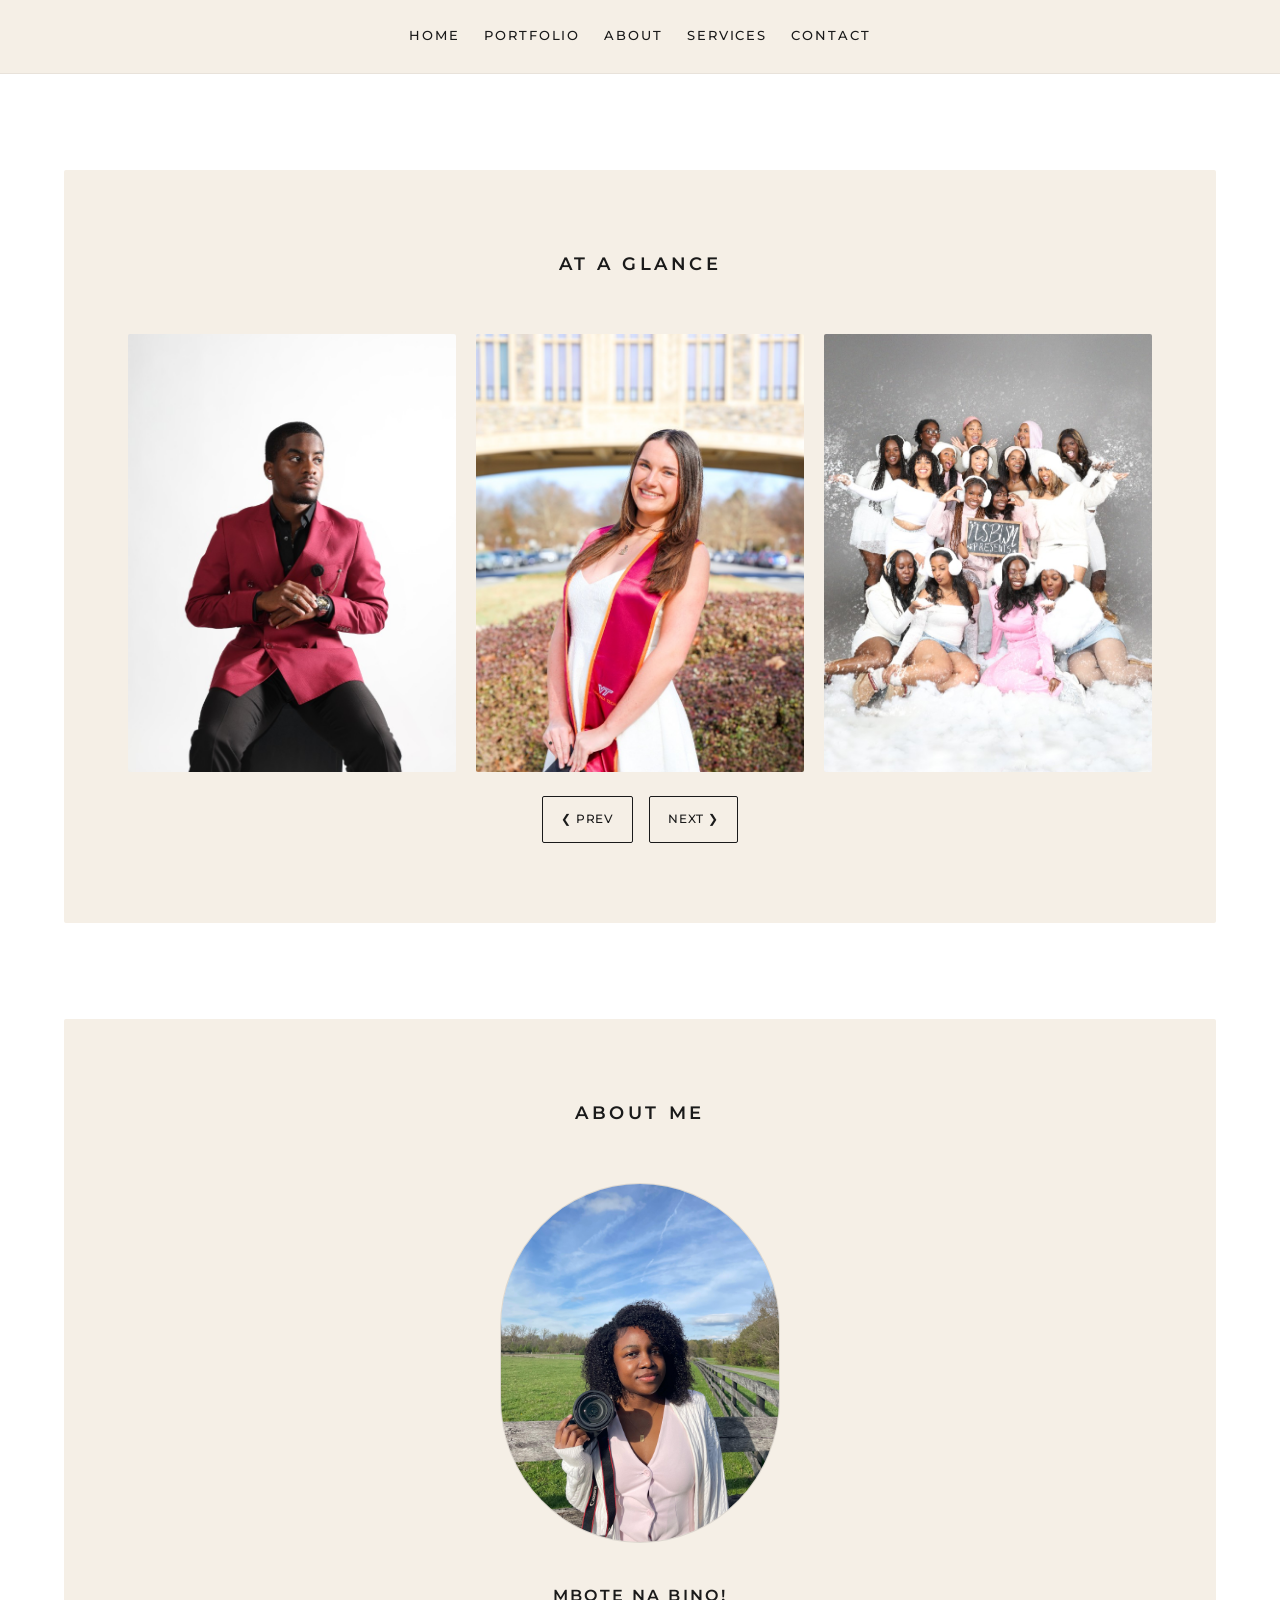
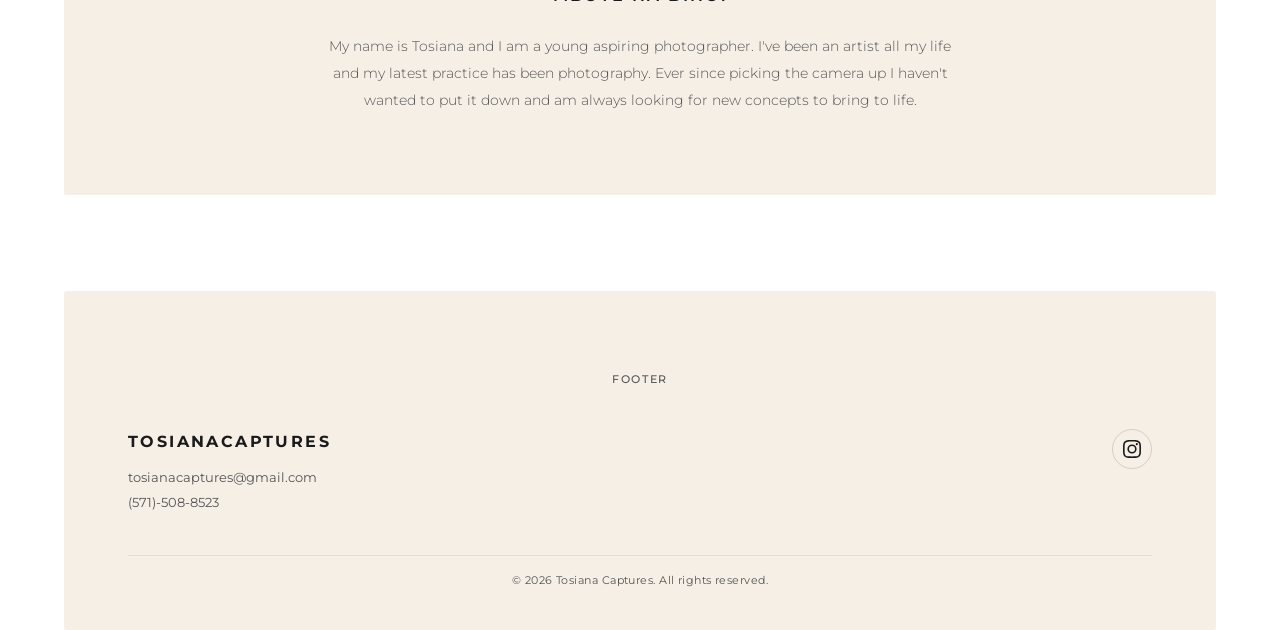
==== index.html @ 2991ae56 "Add At a Glance carousel and center About Me content" ====
<!DOCTYPE html>
<html lang="en">
<head>
  <meta charset="UTF-8">
  <meta name="viewport" content="width=device-width, initial-scale=1.0">
  <title>Tosiana Captures</title>
  <link rel="preconnect" href="https://fonts.googleapis.com">
  <link rel="preconnect" href="https://fonts.gstatic.com" crossorigin>
  <link href="https://fonts.googleapis.com/css2?family=Montserrat:wght@300;400;500;600;700&display=swap" rel="stylesheet">
  <link rel="stylesheet" href="styles.css?v=glance-carousel-3">
</head>
<body>

  <!-- Navigation -->
  <nav class="navbar" id="navbar">
    <div class="navbar__inner">
      <button class="navbar__toggle" aria-label="Toggle menu" onclick="document.querySelector('.navbar__links').classList.toggle('is-open')">
        <span></span>
        <span></span>
        <span></span>
      </button>
      <div class="navbar__links">
        <a href="index.html" class="navbar__link">Home</a>
        <a href="portfolio.html" class="navbar__link">Portfolio</a>
        <a href="#about" class="navbar__link">About</a>
        <a href="services.html" class="navbar__link">Services</a>
        <a href="#contact" class="navbar__link">Contact</a>
      </div>
    </div>
  </nav>

  <!-- Portfolio -->
  <section class="section" id="portfolio">
    <h2 class="section__title">At a Glance</h2>
    <div class="portfolio__grid glance-carousel" id="glance-carousel" role="region" aria-label="Photography carousel" tabindex="0">
      <div class="portfolio__item">
        <img src="images/portfolio-7.png" alt="Studio headshot in red blazer" loading="lazy">
        <div class="portfolio__overlay">
          <span class="portfolio__overlay-text">View</span>
        </div>
      </div>
      <div class="portfolio__item">
        <img src="images/portfolio-10.png" alt="Graduation portrait with Virginia Tech stole" loading="lazy">
        <div class="portfolio__overlay">
          <span class="portfolio__overlay-text">View</span>
        </div>
      </div>
      <div class="portfolio__item">
        <img src="images/portfolio-11.png" alt="Group portrait in winter white theme" loading="lazy">
        <div class="portfolio__overlay">
          <span class="portfolio__overlay-text">View</span>
        </div>
      </div>
      <div class="portfolio__item">
        <img src="images/portfolio-2.png" alt="Studio portrait in white gown with candles" loading="lazy">
        <div class="portfolio__overlay">
          <span class="portfolio__overlay-text">View</span>
        </div>
      </div>
      <div class="portfolio__item">
        <img src="images/portfolio-3.png" alt="Duo portrait in nature" loading="lazy">
        <div class="portfolio__overlay">
          <span class="portfolio__overlay-text">View</span>
        </div>
      </div>
      <div class="portfolio__item">
        <img src="images/portfolio-4.png" alt="Creative denim editorial portrait" loading="lazy">
        <div class="portfolio__overlay">
          <span class="portfolio__overlay-text">View</span>
        </div>
      </div>
      <div class="portfolio__item">
        <img src="images/portfolio-5.png" alt="Group portrait by the lake at golden hour" loading="lazy">
        <div class="portfolio__overlay">
          <span class="portfolio__overlay-text">View</span>
        </div>
      </div>
      <div class="portfolio__item">
        <img src="images/portfolio-6.png" alt="Sports-themed portrait on soccer field" loading="lazy">
        <div class="portfolio__overlay">
          <span class="portfolio__overlay-text">View</span>
        </div>
      </div>
      <div class="portfolio__item">
        <img src="images/portfolio-8.png" alt="Creative portrait with red lighting" loading="lazy">
        <div class="portfolio__overlay">
          <span class="portfolio__overlay-text">View</span>
        </div>
      </div>
      <div class="portfolio__item">
        <img src="images/portfolio-9.png" alt="Lifestyle portrait reading in autumn park" loading="lazy">
        <div class="portfolio__overlay">
          <span class="portfolio__overlay-text">View</span>
        </div>
      </div>
      <div class="portfolio__item">
        <img src="images/portfolio-12.png" alt="Professional headshot in black blazer" loading="lazy">
        <div class="portfolio__overlay">
          <span class="portfolio__overlay-text">View</span>
        </div>
      </div>
      <div class="portfolio__item">
        <img src="images/portfolio-1.png" alt="Portrait on stone staircase with roses" loading="lazy">
        <div class="portfolio__overlay">
          <span class="portfolio__overlay-text">View</span>
        </div>
      </div>
    </div>
    <div class="glance-controls" aria-label="Carousel controls">
      <button class="button glance-controls__button" type="button" data-carousel-direction="-1" aria-controls="glance-carousel" aria-label="Previous photos">&#10094; Prev</button>
      <button class="button glance-controls__button" type="button" data-carousel-direction="1" aria-controls="glance-carousel" aria-label="Next photos">Next &#10095;</button>
    </div>
  </section>

  <!-- About Me -->
  <section class="section" id="about">
    <h2 class="section__title">About Me</h2>
    <div class="about__content">
      <div class="about__text">
        <h3>Mbote na bino!</h3>
        <p>
          My name is Tosiana and I am a young aspiring photographer. I've been an artist all my life and my latest practice has been photography. Ever since picking the camera up I haven't wanted to put it down and am always looking for new concepts to bring to life.
        </p>
      </div>
      <div class="about__photo">
        <div class="about__photo-frame">
          <img src="images/about-me-photo.jpg" alt="Tosiana holding her camera outdoors" width="3024" height="4032" loading="lazy">
        </div>
      </div>
    </div>
  </section>

  <!-- Footer -->
  <footer class="footer" id="contact">
    <p class="footer__label">Footer</p>
    <div class="footer__inner">
      <div class="footer__brand">
        <h2>TosianaCaptures</h2>
        <p><a href="mailto:tosianacaptures@gmail.com">tosianacaptures@gmail.com</a></p>
        <p><a href="tel:+15715088523">(571)-508-8523</a></p>
      </div>
      <div class="footer__social">
        <a href="https://www.instagram.com/tosianacaptures/" target="_blank" rel="noopener noreferrer" aria-label="Instagram">
          <svg viewBox="0 0 24 24" xmlns="http://www.w3.org/2000/svg">
            <path d="M12 2.163c3.204 0 3.584.012 4.85.07 3.252.148 4.771 1.691 4.919 4.919.058 1.265.069 1.645.069 4.849 0 3.205-.012 3.584-.069 4.849-.149 3.225-1.664 4.771-4.919 4.919-1.266.058-1.644.07-4.85.07-3.204 0-3.584-.012-4.849-.07-3.26-.149-4.771-1.699-4.919-4.92-.058-1.265-.07-1.644-.07-4.849 0-3.204.013-3.583.07-4.849.149-3.227 1.664-4.771 4.919-4.919 1.266-.057 1.645-.069 4.849-.069zM12 0C8.741 0 8.333.014 7.053.072 2.695.272.273 2.69.073 7.052.014 8.333 0 8.741 0 12c0 3.259.014 3.668.072 4.948.2 4.358 2.618 6.78 6.98 6.98C8.333 23.986 8.741 24 12 24c3.259 0 3.668-.014 4.948-.072 4.354-.2 6.782-2.618 6.979-6.98.059-1.28.073-1.689.073-4.948 0-3.259-.014-3.667-.072-4.947-.196-4.354-2.617-6.78-6.979-6.98C15.668.014 15.259 0 12 0zm0 5.838a6.162 6.162 0 100 12.324 6.162 6.162 0 000-12.324zM12 16a4 4 0 110-8 4 4 0 010 8zm6.406-11.845a1.44 1.44 0 100 2.881 1.44 1.44 0 000-2.881z"/>
          </svg>
        </a>
      </div>
    </div>
    <div class="footer__bottom">
      <p>&copy; 2026 Tosiana Captures. All rights reserved.</p>
    </div>
  </footer>

  <script src="carousel.js" defer></script>
</body>
</html>
---- styles.css ----
*, *::before, *::after {
  margin: 0;
  padding: 0;
  box-sizing: border-box;
}

:root {
  --bg-white: #FFFFFF;
  --bg-warm: #F5EFE6;
  --text-primary: #1A1A1A;
  --text-secondary: #555555;

  /* 8px-based spacing scale in rem for accessibility */
  --spacing-xs: 0.5rem;    /* 8px */
  --spacing-sm: 1rem;      /* 16px */
  --spacing-md: 1.5rem;    /* 24px */
  --spacing-lg: 2.5rem;    /* 40px */
  --spacing-xl: 5rem;      /* 80px — section internal padding */
  --spacing-2xl: 6rem;     /* 96px — between-section gap */
  --spacing-3xl: 8rem;     /* 128px — hero-level breathing room */

  --max-width: 1200px;
  --container-pad: 5%;     /* responsive horizontal gutter */
  --radius: 2px;
}

html {
  scroll-behavior: smooth;
}

body {
  font-family: 'Montserrat', sans-serif;
  color: var(--text-primary);
  background-color: var(--bg-white);
  line-height: 1.6;
  -webkit-font-smoothing: antialiased;
}

img, svg, video {
  max-width: 100%;
  display: block;
}

/* ── Navigation ── */

.navbar {
  position: sticky;
  top: 0;
  z-index: 100;
  background-color: var(--bg-warm);
  border-bottom: 1px solid rgba(26, 26, 26, 0.06);
}

.navbar__inner {
  max-width: var(--max-width);
  margin: 0 auto;
  padding: 1.25rem var(--container-pad);
  display: flex;
  align-items: center;
  justify-content: center;
  gap: 3rem;
}

.navbar__link {
  font-family: 'Montserrat', sans-serif;
  font-size: 0.8rem;
  font-weight: 500;
  letter-spacing: 0.15em;
  text-transform: uppercase;
  text-decoration: none;
  color: var(--text-primary);
  padding: 0.5em 0;
  position: relative;
  transition: opacity 0.3s ease;
}

.navbar__link::after {
  content: '';
  position: absolute;
  bottom: 0;
  left: 0;
  width: 0;
  height: 1px;
  background-color: var(--text-primary);
  transition: width 0.3s ease;
}

.navbar__link:hover::after {
  width: 100%;
}

.navbar__link:hover {
  opacity: 0.7;
}

.navbar__toggle {
  display: none;
  background: none;
  border: none;
  cursor: pointer;
  padding: var(--spacing-xs);
}

.navbar__toggle span {
  display: block;
  width: 24px;
  height: 2px;
  background-color: var(--text-primary);
  margin: 5px 0;
  transition: transform 0.3s ease, opacity 0.3s ease;
}

/* ── Page Header ── */

.page-header {
  max-width: var(--max-width);
  width: 90%;
  margin: 0 auto;
  padding: var(--spacing-3xl) var(--container-pad) var(--spacing-lg);
  text-align: center;
}

.page-header__title {
  font-family: 'Montserrat', sans-serif;
  font-size: 2rem;
  font-weight: 700;
  letter-spacing: 0.2em;
  text-transform: uppercase;
  color: var(--text-primary);
}

/* ── Section Shared ── */

.section {
  background-color: var(--bg-warm);
  padding: var(--spacing-xl) var(--container-pad);
  margin: var(--spacing-2xl) auto;
  max-width: var(--max-width);
  width: 90%;
  border-radius: var(--radius);
}

.section:first-of-type {
  margin-top: var(--spacing-2xl);
}

.section__title {
  font-family: 'Montserrat', sans-serif;
  font-size: 1.1rem;
  font-weight: 600;
  letter-spacing: 0.2em;
  text-transform: uppercase;
  text-align: center;
  margin-bottom: 3.5rem;
  color: var(--text-primary);
}

/* ── Portfolio ── */

.portfolio__grid {
  display: grid;
  grid-template-columns: repeat(3, 1fr);
  gap: 1.25rem;
}

.portfolio__item {
  position: relative;
  aspect-ratio: 3 / 4;
  background-color: rgba(26, 26, 26, 0.04);
  border-radius: var(--radius);
  overflow: hidden;
  cursor: pointer;
  transition: transform 0.3s ease, box-shadow 0.3s ease;
}

.portfolio__item:hover {
  transform: translateY(-4px);
  box-shadow: 0 12px 32px rgba(26, 26, 26, 0.1);
}

.portfolio__placeholder {
  width: 100%;
  height: 100%;
  display: flex;
  align-items: center;
  justify-content: center;
  font-family: 'Montserrat', sans-serif;
  font-size: 0.75rem;
  font-weight: 400;
  letter-spacing: 0.08em;
  color: var(--text-secondary);
  text-transform: lowercase;
}

.portfolio__item img {
  width: 100%;
  height: 100%;
  object-fit: cover;
  display: block;
}

.portfolio__overlay {
  position: absolute;
  inset: 0;
  background: linear-gradient(to top, rgba(26, 26, 26, 0.5) 0%, transparent 50%);
  opacity: 0;
  transition: opacity 0.3s ease;
  display: flex;
  align-items: flex-end;
  padding: var(--spacing-md);
}

.portfolio__item:hover .portfolio__overlay {
  opacity: 1;
}

.portfolio__overlay-text {
  font-family: 'Montserrat', sans-serif;
  font-size: 0.7rem;
  font-weight: 500;
  letter-spacing: 0.12em;
  text-transform: uppercase;
  color: #FFFFFF;
}

.portfolio__grid.glance-carousel {
  grid-template-columns: none;
  grid-auto-flow: column;
  grid-auto-columns: calc((100% - 2.5rem) / 3);
  overflow-x: auto;
  scroll-snap-type: x mandatory;
  scrollbar-width: none;
}

.glance-carousel::-webkit-scrollbar {
  display: none;
}

.glance-carousel .portfolio__item {
  scroll-snap-align: start;
}

.glance-controls {
  display: flex;
  justify-content: center;
  gap: var(--spacing-sm);
  margin-top: var(--spacing-md);
}

.glance-controls__button {
  cursor: pointer;
  background: transparent;
  transition: background-color 180ms ease, color 180ms ease;
}

.glance-carousel:focus-visible {
  outline: 2px solid var(--text-primary);
  outline-offset: 4px;
}

@media (max-width: 768px) {
  .portfolio__grid.glance-carousel {
    grid-auto-columns: calc((100% - 1.25rem) / 2);
    gap: 1.25rem;
  }
}

@media (max-width: 480px) {
  .portfolio__grid.glance-carousel {
    grid-auto-columns: 100%;
  }
}

/* ── About ── */

.about__content {
  display: grid;
  grid-template-columns: minmax(0, 1fr);
  gap: var(--spacing-lg);
  align-items: center;
  justify-items: center;
  text-align: center;
}

.about__text {
  max-width: 640px;
}

.about__text h3 {
  font-family: 'Montserrat', sans-serif;
  font-size: 1rem;
  font-weight: 600;
  letter-spacing: 0.15em;
  text-transform: uppercase;
  margin-bottom: 1.5em;
  color: var(--text-primary);
}

.about__text p {
  font-family: 'Montserrat', sans-serif;
  font-size: 0.9rem;
  font-weight: 300;
  line-height: 1.9;
  color: var(--text-secondary);
  margin-bottom: 1.25em;
}

.about__text p:last-child {
  margin-bottom: 0;
}

.about__photo {
  min-width: 0;
  width: 100%;
  order: -1;
  display: flex;
  justify-content: center;
  align-items: center;
}

.about__photo-frame {
  width: 280px;
  max-width: 100%;
  height: 360px;
  border-radius: 50% / 40%;
  background-color: rgba(26, 26, 26, 0.04);
  border: 1px solid rgba(26, 26, 26, 0.08);
  display: flex;
  align-items: center;
  justify-content: center;
  overflow: hidden;
}

.about__photo-frame span {
  font-family: 'Montserrat', sans-serif;
  font-size: 0.75rem;
  font-weight: 400;
  letter-spacing: 0.08em;
  color: var(--text-secondary);
}

.about__photo-frame img {
  width: 100%;
  height: 100%;
  object-fit: cover;
}

/* ── Services ── */

.services__grid {
  display: grid;
  grid-template-columns: repeat(3, 1fr);
  gap: var(--spacing-md);
}

.service-card {
  background-color: rgba(255, 255, 255, 0.6);
  border-radius: var(--radius);
  overflow: hidden;
  transition: transform 0.3s ease, box-shadow 0.3s ease;
}

.service-card:hover {
  transform: translateY(-4px);
  box-shadow: 0 8px 24px rgba(26, 26, 26, 0.08);
}

.service-card__image {
  width: 100%;
  aspect-ratio: 4 / 5;
  background-color: rgba(26, 26, 26, 0.04);
  display: flex;
  align-items: center;
  justify-content: center;
}

.service-card__image img {
  width: 100%;
  height: 100%;
  object-fit: cover;
  display: block;
}

.service-card__body {
  padding: 1.25rem 1.25rem 1.75rem;
}

.service-card__title {
  font-family: 'Montserrat', sans-serif;
  font-size: 0.75rem;
  font-weight: 600;
  letter-spacing: 0.12em;
  text-transform: uppercase;
  color: var(--text-primary);
  margin-bottom: 0.6em;
}

.service-card__desc {
  font-family: 'Montserrat', sans-serif;
  font-size: 0.78rem;
  font-weight: 300;
  line-height: 1.7;
  color: var(--text-secondary);
}

/* ── Footer ── */

.footer {
  background-color: var(--bg-warm);
  margin: var(--spacing-2xl) auto 0;
  padding: var(--spacing-xl) var(--container-pad) var(--spacing-lg);
  max-width: var(--max-width);
  width: 90%;
  border-radius: var(--radius);
}

.footer__label {
  font-family: 'Montserrat', sans-serif;
  font-size: 0.7rem;
  font-weight: 500;
  letter-spacing: 0.15em;
  text-transform: uppercase;
  text-align: center;
  color: var(--text-secondary);
  margin-bottom: var(--spacing-lg);
}

.footer__inner {
  display: flex;
  justify-content: space-between;
  align-items: flex-start;
  flex-wrap: wrap;
  gap: var(--spacing-lg);
}

.footer__brand h2 {
  font-family: 'Montserrat', sans-serif;
  font-size: 1rem;
  font-weight: 700;
  letter-spacing: 0.15em;
  text-transform: uppercase;
  color: var(--text-primary);
  margin-bottom: 0.75em;
}

.footer__brand p {
  font-family: 'Montserrat', sans-serif;
  font-size: 0.8rem;
  font-weight: 400;
  color: var(--text-secondary);
  line-height: 1.9;
}

.footer__brand a {
  color: var(--text-secondary);
  text-decoration: none;
  transition: color 0.3s ease;
}

.footer__brand a:hover {
  color: var(--text-primary);
}

.footer__social {
  display: flex;
  gap: var(--spacing-sm);
  align-items: center;
}

.footer__social a {
  display: flex;
  align-items: center;
  justify-content: center;
  width: 2.5rem;
  height: 2.5rem;
  border-radius: 50%;
  border: 1px solid rgba(26, 26, 26, 0.15);
  color: var(--text-primary);
  text-decoration: none;
  transition: background-color 0.3s ease, border-color 0.3s ease;
}

.footer__social a:hover {
  background-color: rgba(26, 26, 26, 0.06);
  border-color: rgba(26, 26, 26, 0.3);
}

.footer__social svg {
  width: 1.125rem;
  height: 1.125rem;
  fill: var(--text-primary);
}

.footer__bottom {
  text-align: center;
  margin-top: var(--spacing-lg);
  padding-top: var(--spacing-sm);
  border-top: 1px solid rgba(26, 26, 26, 0.08);
}

.footer__bottom p {
  font-family: 'Montserrat', sans-serif;
  font-size: 0.7rem;
  font-weight: 400;
  color: var(--text-secondary);
  letter-spacing: 0.04em;
}

/* Pricing uses the shared service-card shell and existing design tokens. */
.pricing-intro {
  max-width: 640px;
  margin: var(--spacing-md) auto 0;
  color: var(--text-secondary);
}

.pricing-grid {
  display: grid;
  grid-template-columns: repeat(2, minmax(0, 1fr));
  gap: var(--spacing-md);
}

.pricing-card {
  display: flex;
  flex-direction: column;
  min-width: 0;
  padding: var(--spacing-lg);
  overflow-wrap: anywhere;
}

.pricing-card__photo {
  display: block;
  width: 100%;
  height: auto;
  border-radius: var(--radius);
  margin-bottom: var(--spacing-md);
}

.pricing-card__title {
  font-size: 0.95rem;
}

#headshots .pricing-grid {
  grid-template-columns: minmax(0, 1fr);
  justify-items: center;
}

#headshots .pricing-card {
  width: 100%;
  max-width: 494px;
  text-align: center;
  align-items: center;
}

#headshots .pricing-card__inclusions {
  list-style-position: inside;
  padding-left: 0;
}

.pricing-card__summary {
  display: flex;
  flex-wrap: wrap;
  align-items: baseline;
  gap: var(--spacing-xs) var(--spacing-sm);
  margin: var(--spacing-sm) 0;
}

.pricing-card__price {
  font-size: 1.8rem;
  font-weight: 600;
}

.pricing-card__unit {
  font-size: 1rem;
  font-weight: 500;
}

.pricing-card__duration,
.pricing-card__studio,
.pricing-card__inclusions {
  font-size: 0.9rem;
  color: var(--text-secondary);
}

.pricing-card__description {
  font-size: 0.9rem;
}

.pricing-card__includes-label {
  margin-top: var(--spacing-md);
  font-size: 0.9rem;
  font-weight: 600;
}

.pricing-card__includes-label + .pricing-card__inclusions {
  margin-top: var(--spacing-xs);
}

.pricing-notes p {
  color: var(--text-secondary);
  font-size: 0.9rem;
}

.pricing-notes p + p {
  margin-top: var(--spacing-sm);
}

.pricing-card__inclusions {
  padding-left: 1.25rem;
  margin: var(--spacing-md) 0;
}

.pricing-card__inclusions li + li {
  margin-top: var(--spacing-xs);
}

.pricing-card__studio {
  margin-bottom: var(--spacing-md);
}

.button {
  display: inline-flex;
  align-items: center;
  justify-content: center;
  min-height: 44px;
  padding: 0.85rem 1.1rem;
  border: 1px solid var(--text-primary);
  border-radius: var(--radius);
  color: var(--text-primary);
  background: transparent;
  font: 500 0.75rem/1.5 'Montserrat', sans-serif;
  letter-spacing: 0.08em;
  text-align: center;
  text-decoration: none;
  text-transform: uppercase;
}

.button:hover {
  color: var(--bg-white);
  background: var(--text-primary);
}

.button:focus-visible,
.pricing-page a:focus-visible,
.pricing-page button:focus-visible {
  outline: 2px solid var(--text-primary);
  outline-offset: 4px;
}

.booking {
  text-align: center;
}

.booking__button {
  min-width: 180px;
  min-height: 48px;
  font-family: inherit;
  color: var(--bg-white);
  background: var(--text-primary);
  cursor: pointer;
  transition: background-color 180ms ease, color 180ms ease, transform 180ms ease, box-shadow 180ms ease;
}

.booking__button:hover {
  color: var(--text-primary);
  background: var(--bg-white);
  transform: translateY(-3px);
  box-shadow: 0 8px 20px rgba(26, 26, 26, 0.15);
}

.booking__button:active {
  transform: translateY(0);
}

@media (prefers-reduced-motion: reduce) {
  .booking__button {
    transition: none;
  }

  .booking__button:hover {
    transform: none;
  }
}

.pricing-card__inquiry {
  margin-top: auto;
}

.pricing-page .section,
.pricing-page .footer {
  scroll-margin-top: 6rem;
}

@media (min-width: 769px) {
  .navbar__links {
    display: flex;
    flex-wrap: wrap;
    justify-content: center;
    gap: var(--spacing-md);
  }
}

@media (max-width: 768px) {
  .pricing-grid {
    grid-template-columns: minmax(0, 1fr);
  }

  .pricing-card {
    padding: var(--spacing-md);
  }

  .pricing-page .page-header__title {
    font-size: 1.5rem;
    letter-spacing: 0.12em;
  }
}

/* ── Responsive: Tablet ── */

@media (max-width: 1024px) {
  .services__grid {
    grid-template-columns: repeat(2, 1fr);
  }
}

/* ── Responsive: Mobile ── */

@media (max-width: 768px) {
  :root {
    --spacing-xl: 3.5rem;
    --spacing-2xl: 3.5rem;
  }

  .navbar__inner {
    justify-content: space-between;
    padding: 1rem var(--container-pad);
  }

  .navbar__toggle {
    display: block;
  }

  .navbar__links {
    display: none;
    flex-direction: column;
    position: absolute;
    top: 100%;
    left: 0;
    right: 0;
    background-color: var(--bg-warm);
    padding: var(--spacing-sm) var(--container-pad) var(--spacing-md);
    border-bottom: 1px solid rgba(26, 26, 26, 0.06);
    gap: 0.25rem;
  }

  .navbar__links.is-open {
    display: flex;
  }

  .navbar__link {
    padding: 0.6em 0;
  }

  .section {
    width: 92%;
  }

  .section__title {
    margin-bottom: 2.5rem;
  }

  .portfolio__grid {
    grid-template-columns: repeat(2, 1fr);
    gap: 0.75rem;
  }

  .about__content {
    grid-template-columns: minmax(0, 1fr);
    text-align: center;
    gap: var(--spacing-lg);
  }

  .about__photo {
    order: -1;
  }

  .about__photo-frame {
    width: 220px;
    height: 280px;
  }

  .services__grid {
    grid-template-columns: repeat(2, 1fr);
    gap: var(--spacing-sm);
  }

  .footer {
    width: 92%;
  }

  .footer__inner {
    flex-direction: column;
    align-items: center;
    text-align: center;
  }
}

/* ── Responsive: Small Mobile ── */

@media (max-width: 480px) {
  :root {
    --spacing-xl: 2.5rem;
    --spacing-2xl: 2.5rem;
  }

  .section {
    width: 95%;
  }

  .footer {
    width: 95%;
  }

  .section__title {
    margin-bottom: 2rem;
  }

  .portfolio__grid {
    grid-template-columns: 1fr 1fr;
    gap: 0.5rem;
  }

  .services__grid {
    grid-template-columns: 1fr;
  }

  .service-card__body {
    padding: 1rem 1rem 1.25rem;
  }
}
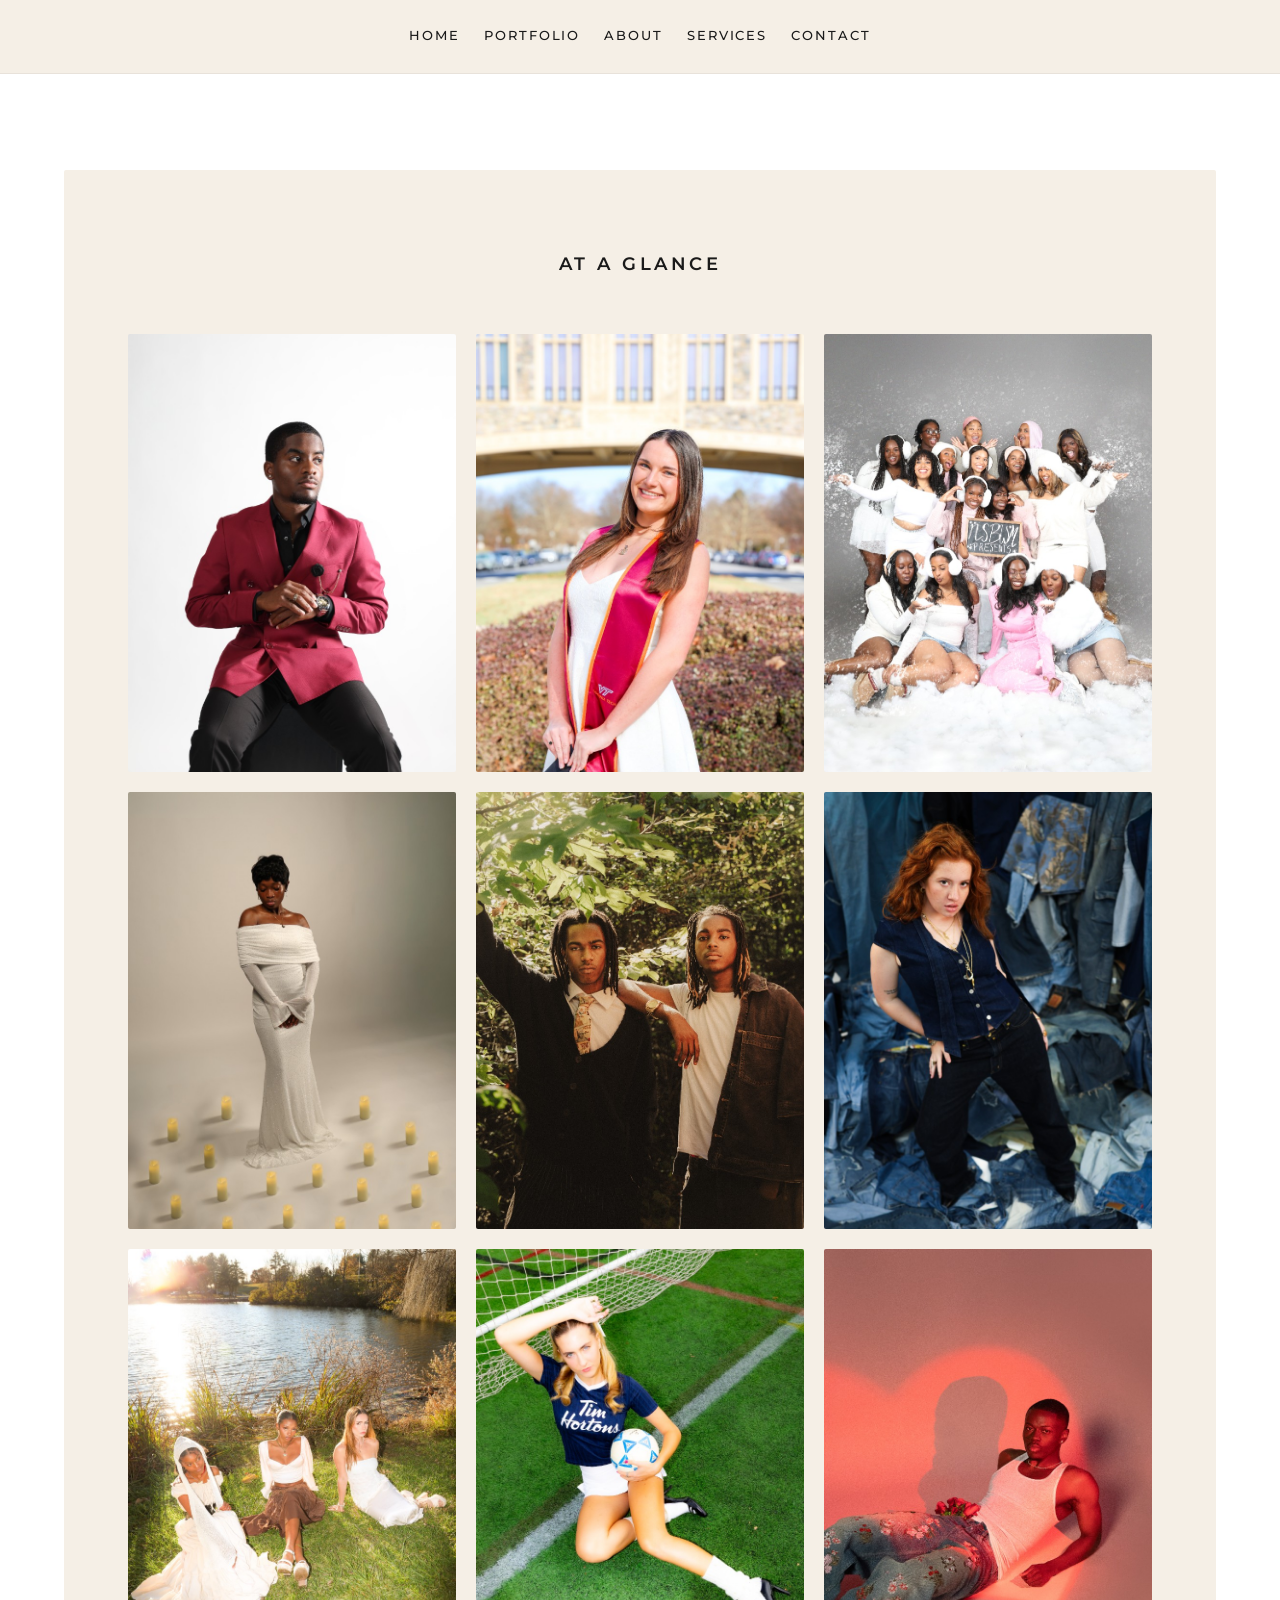
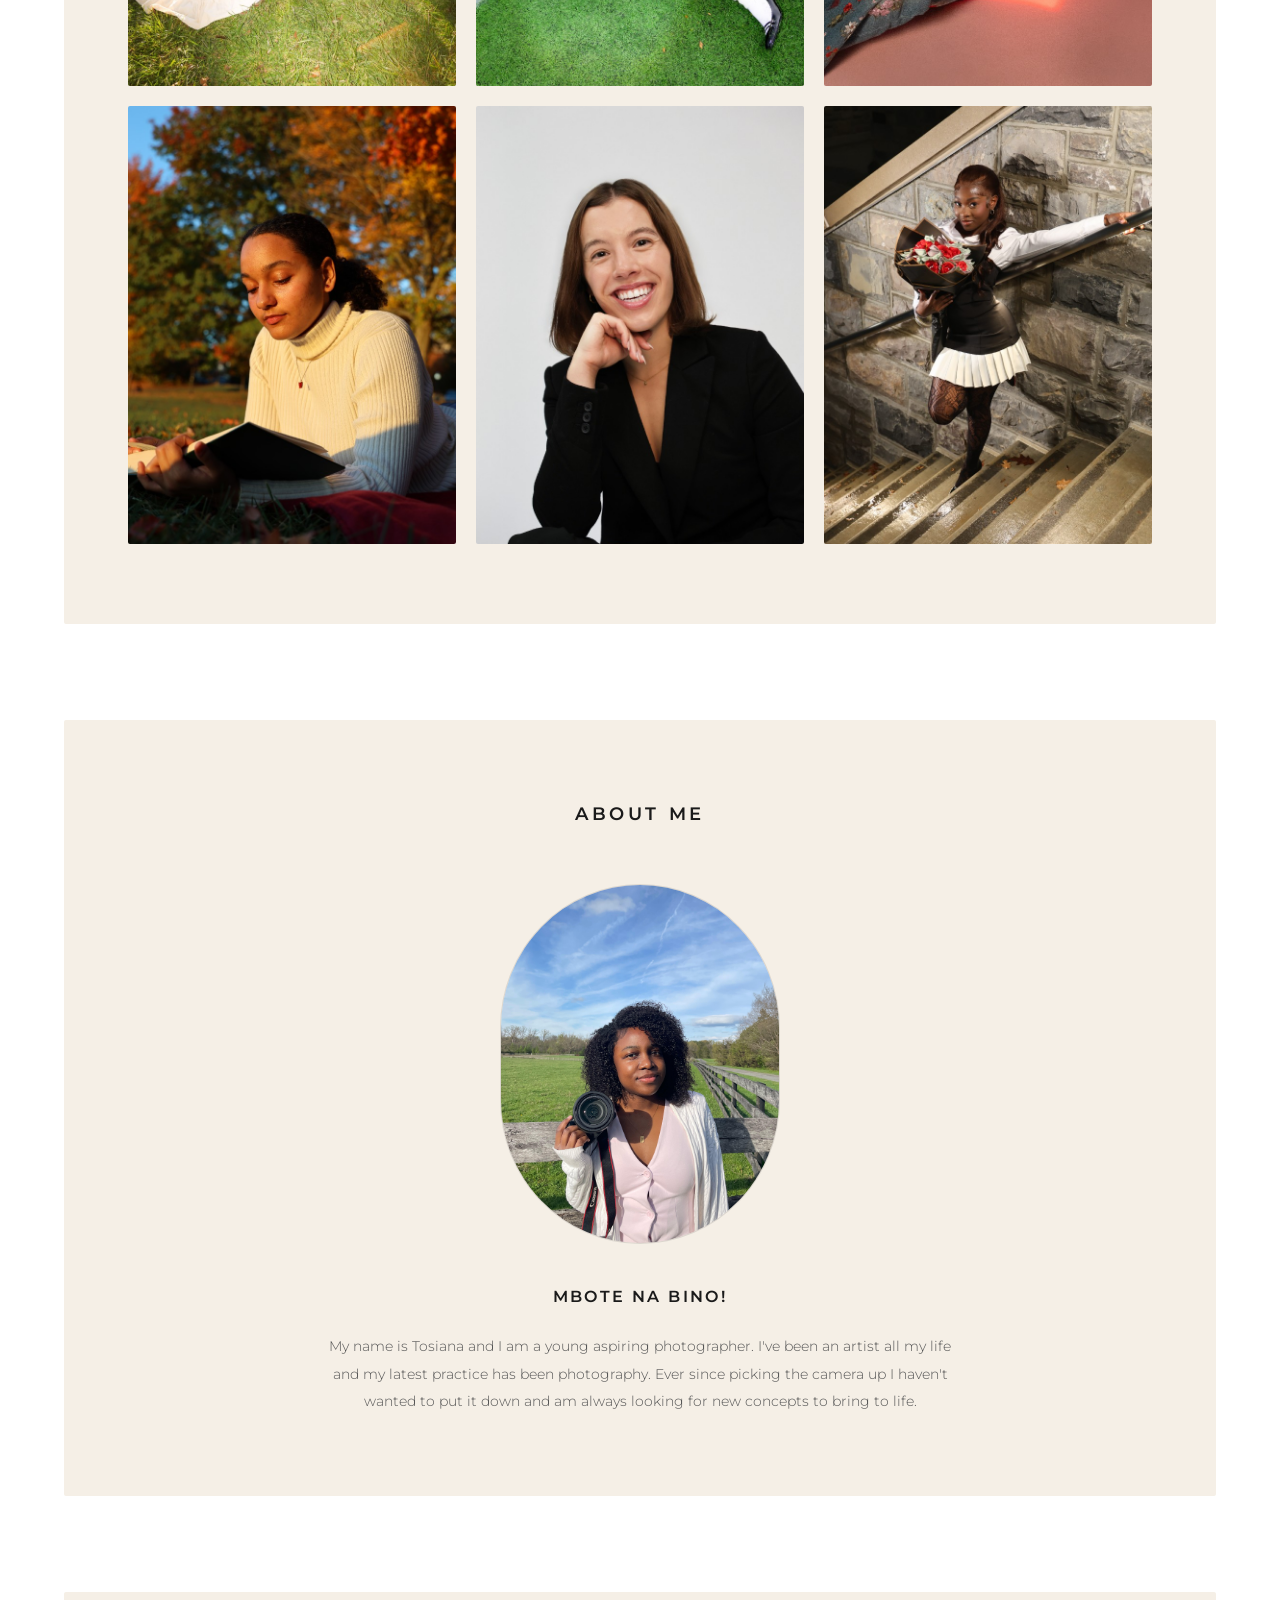
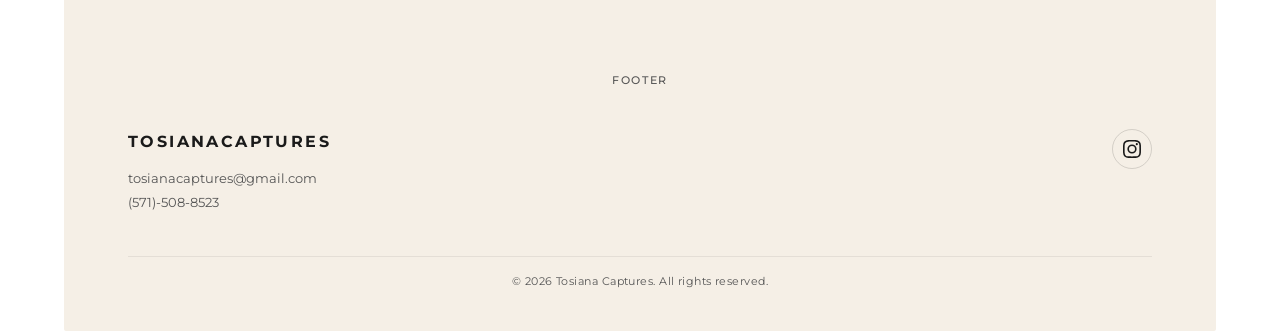
==== commit 5ca2f931: "Restore original At a Glance photo grid" ====
--- a/index.html
+++ b/index.html
@@ -7,7 +7,7 @@
   <link rel="preconnect" href="https://fonts.googleapis.com">
   <link rel="preconnect" href="https://fonts.gstatic.com" crossorigin>
   <link href="https://fonts.googleapis.com/css2?family=Montserrat:wght@300;400;500;600;700&display=swap" rel="stylesheet">
-  <link rel="stylesheet" href="styles.css?v=glance-carousel-3">
+  <link rel="stylesheet" href="styles.css?v=glance-grid-restored-1">
 </head>
 <body>
 
@@ -32,7 +32,7 @@
   <!-- Portfolio -->
   <section class="section" id="portfolio">
     <h2 class="section__title">At a Glance</h2>
-    <div class="portfolio__grid glance-carousel" id="glance-carousel" role="region" aria-label="Photography carousel" tabindex="0">
+    <div class="portfolio__grid">
       <div class="portfolio__item">
         <img src="images/portfolio-7.png" alt="Studio headshot in red blazer" loading="lazy">
         <div class="portfolio__overlay">
@@ -106,10 +106,6 @@
         </div>
       </div>
     </div>
-    <div class="glance-controls" aria-label="Carousel controls">
-      <button class="button glance-controls__button" type="button" data-carousel-direction="-1" aria-controls="glance-carousel" aria-label="Previous photos">&#10094; Prev</button>
-      <button class="button glance-controls__button" type="button" data-carousel-direction="1" aria-controls="glance-carousel" aria-label="Next photos">Next &#10095;</button>
-    </div>
   </section>
 
   <!-- About Me -->
@@ -152,6 +148,5 @@
     </div>
   </footer>
 
-  <script src="carousel.js" defer></script>
 </body>
 </html>
--- a/styles.css
+++ b/styles.css
@@ -221,54 +221,6 @@
   letter-spacing: 0.12em;
   text-transform: uppercase;
   color: #FFFFFF;
-}
-
-.portfolio__grid.glance-carousel {
-  grid-template-columns: none;
-  grid-auto-flow: column;
-  grid-auto-columns: calc((100% - 2.5rem) / 3);
-  overflow-x: auto;
-  scroll-snap-type: x mandatory;
-  scrollbar-width: none;
-}
-
-.glance-carousel::-webkit-scrollbar {
-  display: none;
-}
-
-.glance-carousel .portfolio__item {
-  scroll-snap-align: start;
-}
-
-.glance-controls {
-  display: flex;
-  justify-content: center;
-  gap: var(--spacing-sm);
-  margin-top: var(--spacing-md);
-}
-
-.glance-controls__button {
-  cursor: pointer;
-  background: transparent;
-  transition: background-color 180ms ease, color 180ms ease;
-}
-
-.glance-carousel:focus-visible {
-  outline: 2px solid var(--text-primary);
-  outline-offset: 4px;
-}
-
-@media (max-width: 768px) {
-  .portfolio__grid.glance-carousel {
-    grid-auto-columns: calc((100% - 1.25rem) / 2);
-    gap: 1.25rem;
-  }
-}
-
-@media (max-width: 480px) {
-  .portfolio__grid.glance-carousel {
-    grid-auto-columns: 100%;
-  }
 }
 
 /* ── About ── */
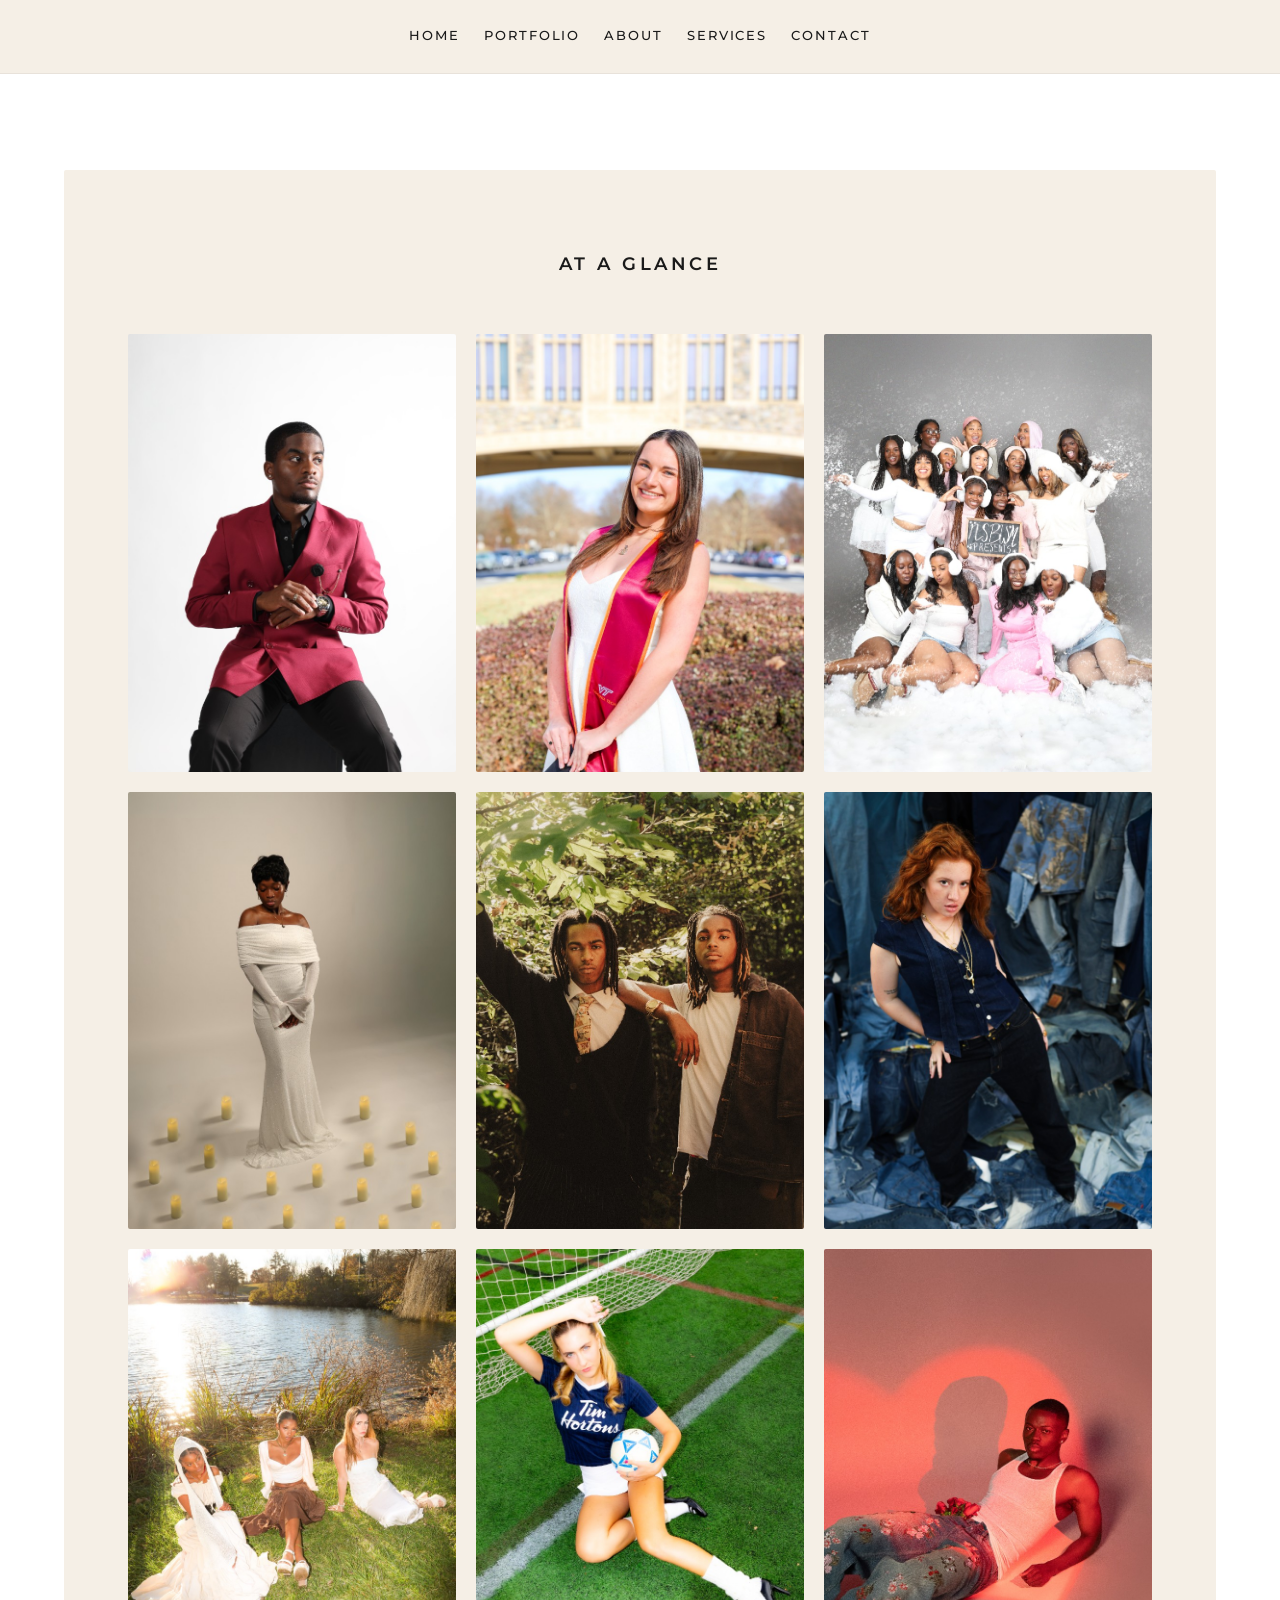
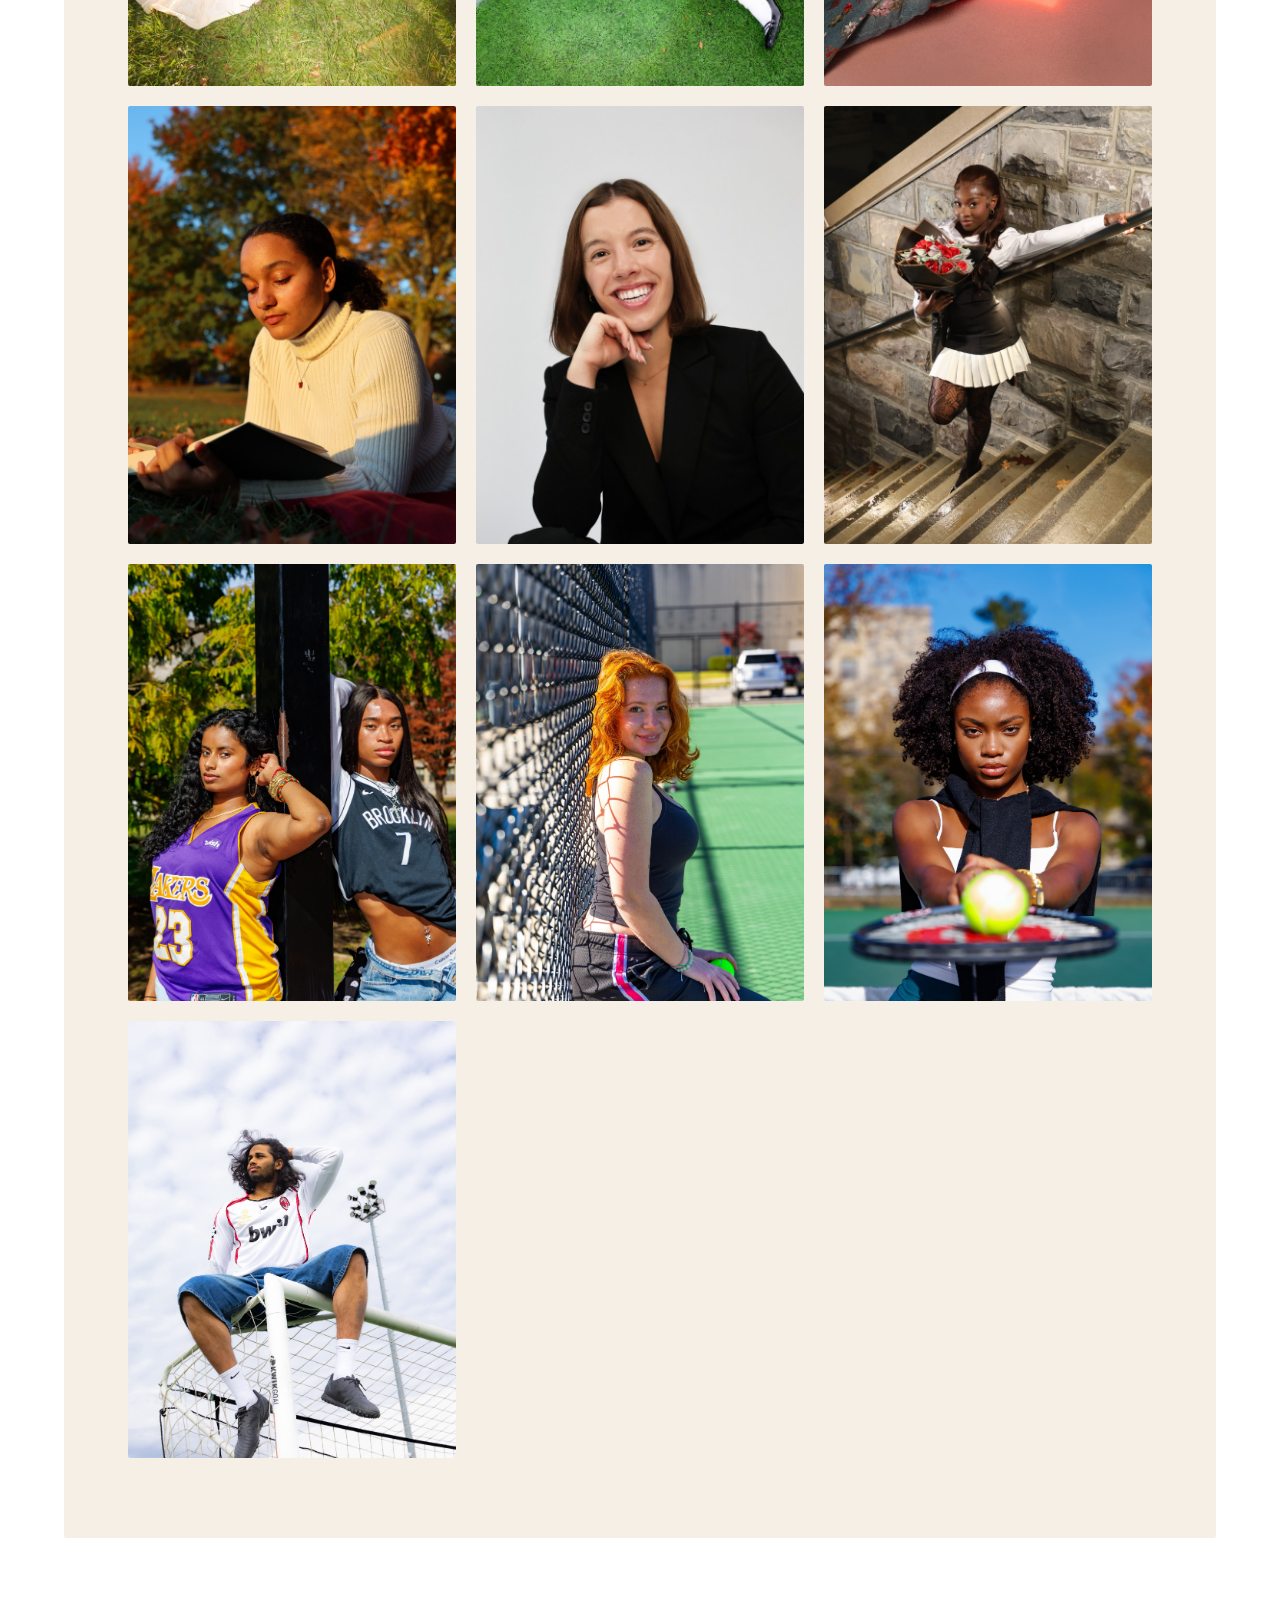
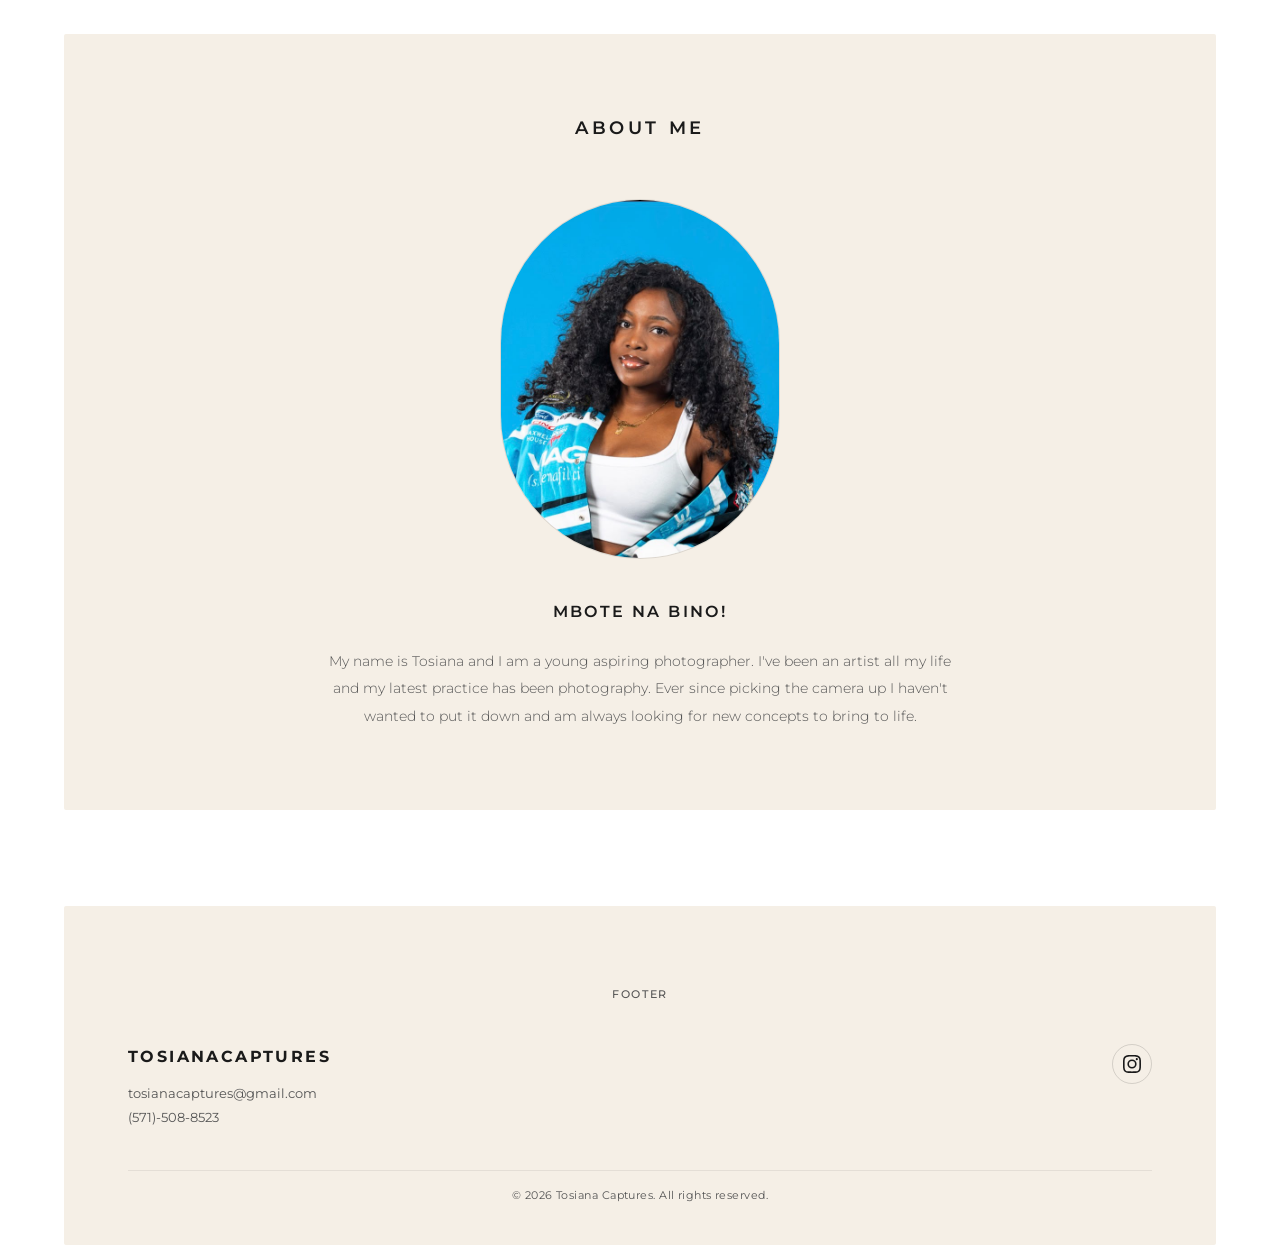
==== commit 35b3ffed: "Update About Me portrait and add At a Glance photos" ====
--- a/index.html
+++ b/index.html
@@ -105,6 +105,30 @@
           <span class="portfolio__overlay-text">View</span>
         </div>
       </div>
+      <div class="portfolio__item">
+        <img src="images/laker-nets-jersey.jpg" alt="Outdoor portrait in Lakers and Nets basketball jerseys" loading="lazy">
+        <div class="portfolio__overlay">
+          <span class="portfolio__overlay-text">View</span>
+        </div>
+      </div>
+      <div class="portfolio__item">
+        <img src="images/tennis-court-side-profile.jpg" alt="Side-profile portrait beside a tennis court fence" loading="lazy">
+        <div class="portfolio__overlay">
+          <span class="portfolio__overlay-text">View</span>
+        </div>
+      </div>
+      <div class="portfolio__item">
+        <img src="images/tennis-racket.jpg" alt="Tennis portrait with a racket and ball" loading="lazy">
+        <div class="portfolio__overlay">
+          <span class="portfolio__overlay-text">View</span>
+        </div>
+      </div>
+      <div class="portfolio__item">
+        <img src="images/milan-jersey.jpg" alt="Portrait in an AC Milan jersey seated on a goal" loading="lazy">
+        <div class="portfolio__overlay">
+          <span class="portfolio__overlay-text">View</span>
+        </div>
+      </div>
     </div>
   </section>
 
@@ -120,7 +144,7 @@
       </div>
       <div class="about__photo">
         <div class="about__photo-frame">
-          <img src="images/about-me-photo.jpg" alt="Tosiana holding her camera outdoors" width="3024" height="4032" loading="lazy">
+          <img src="images/new-about-me-photo.jpg" alt="Portrait of Tosiana against a blue background" width="1206" height="794" loading="lazy">
         </div>
       </div>
     </div>
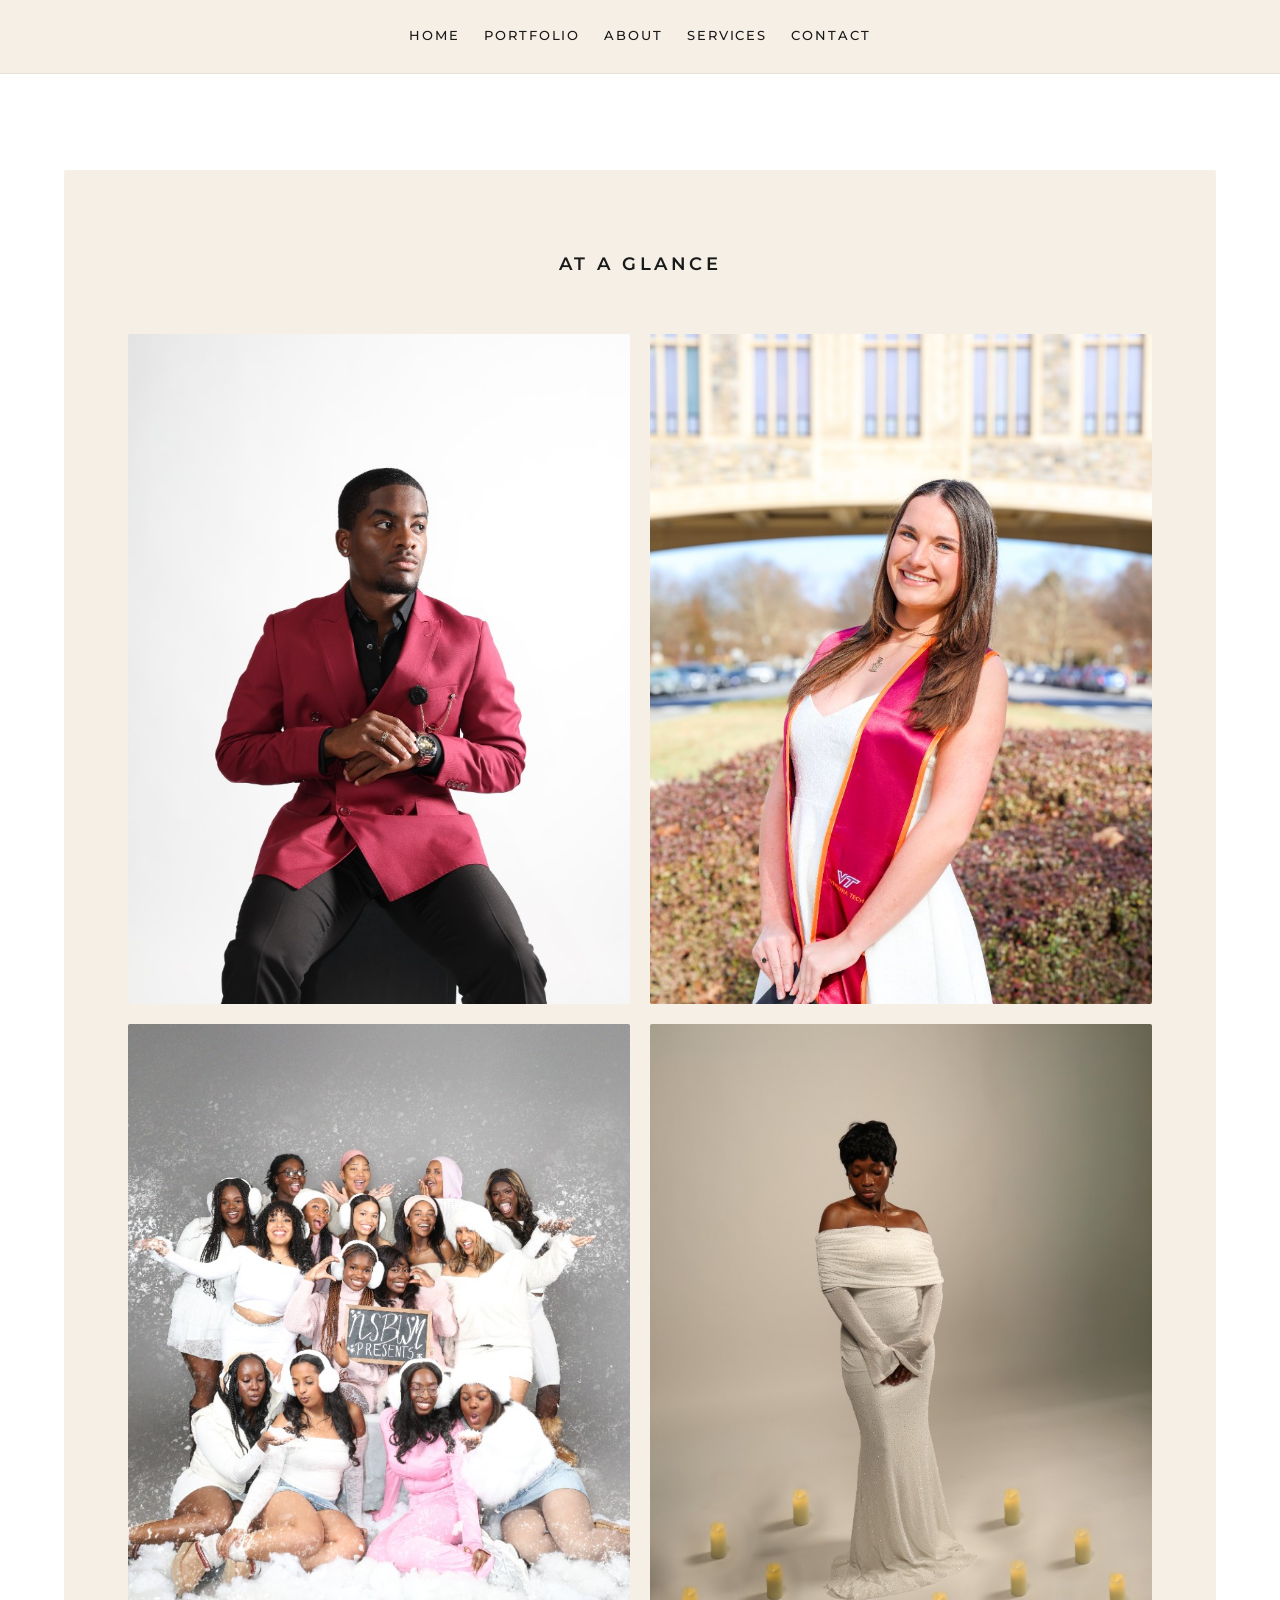
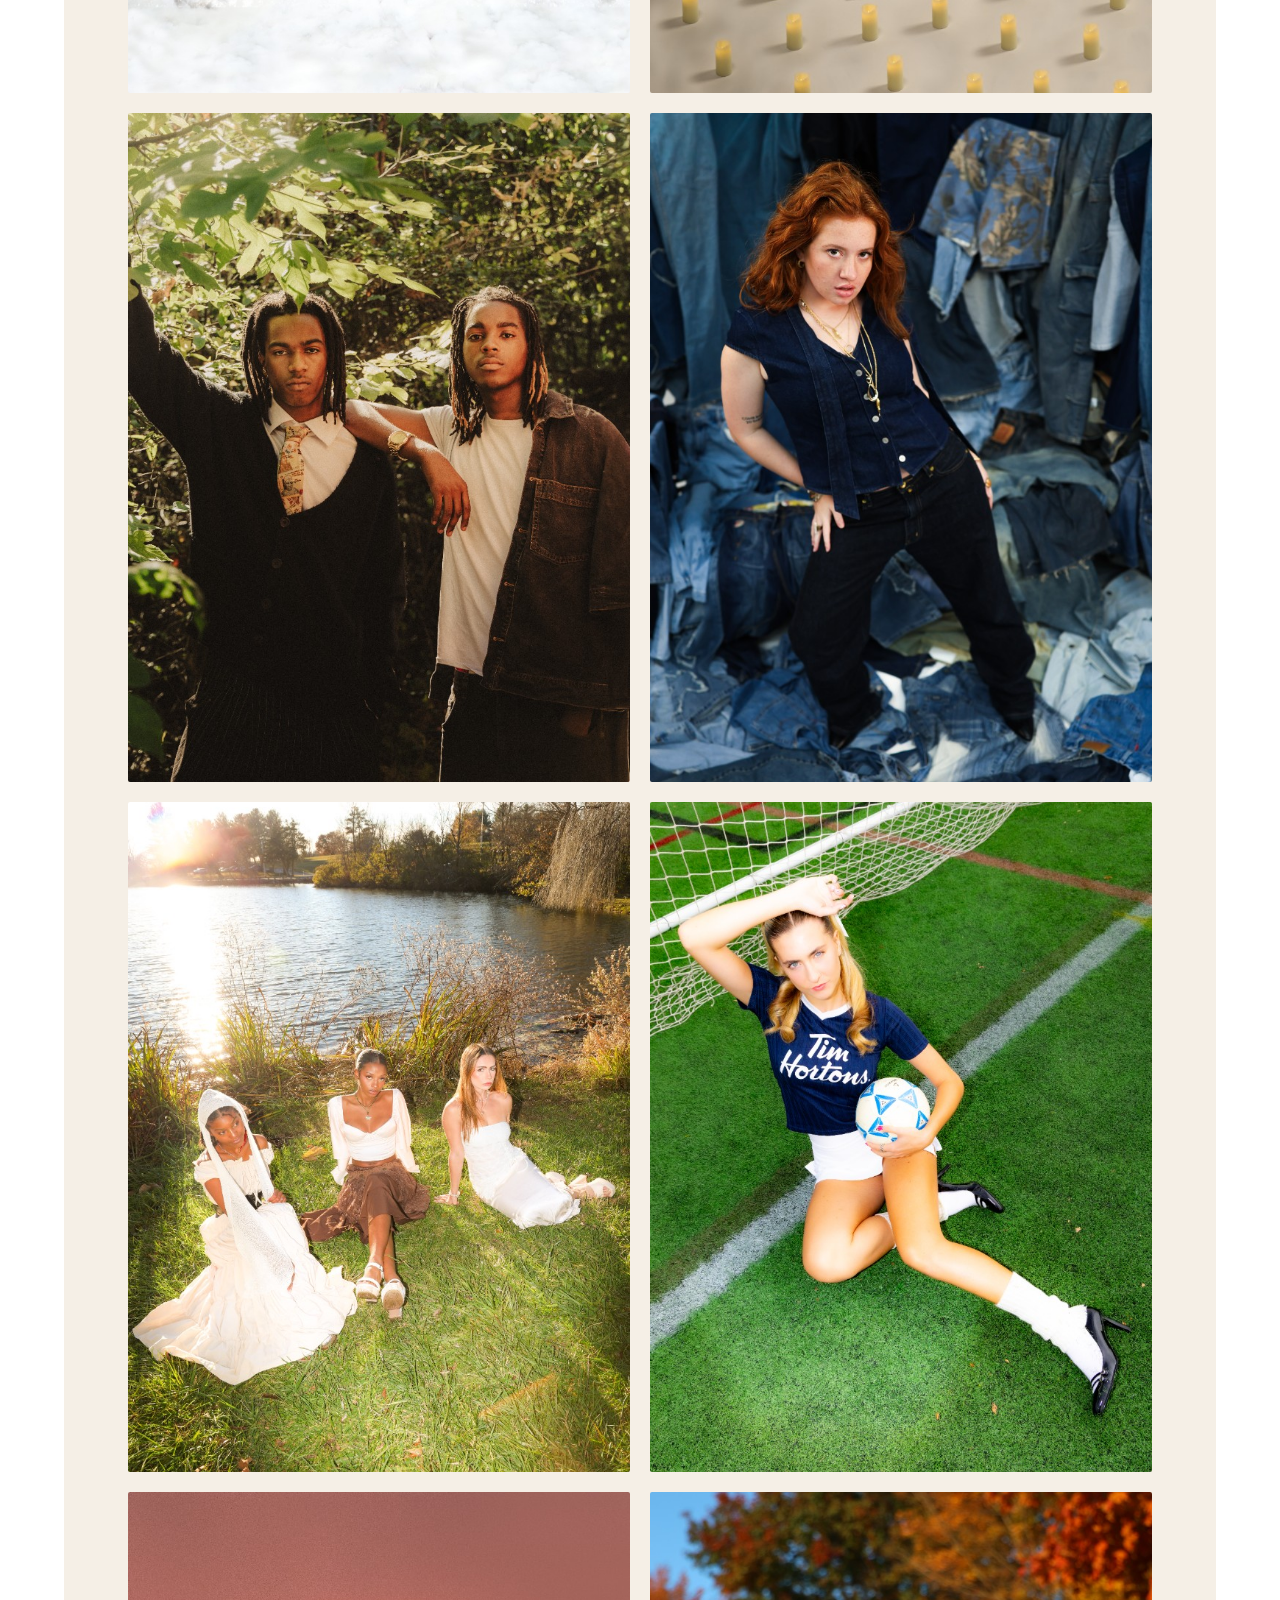
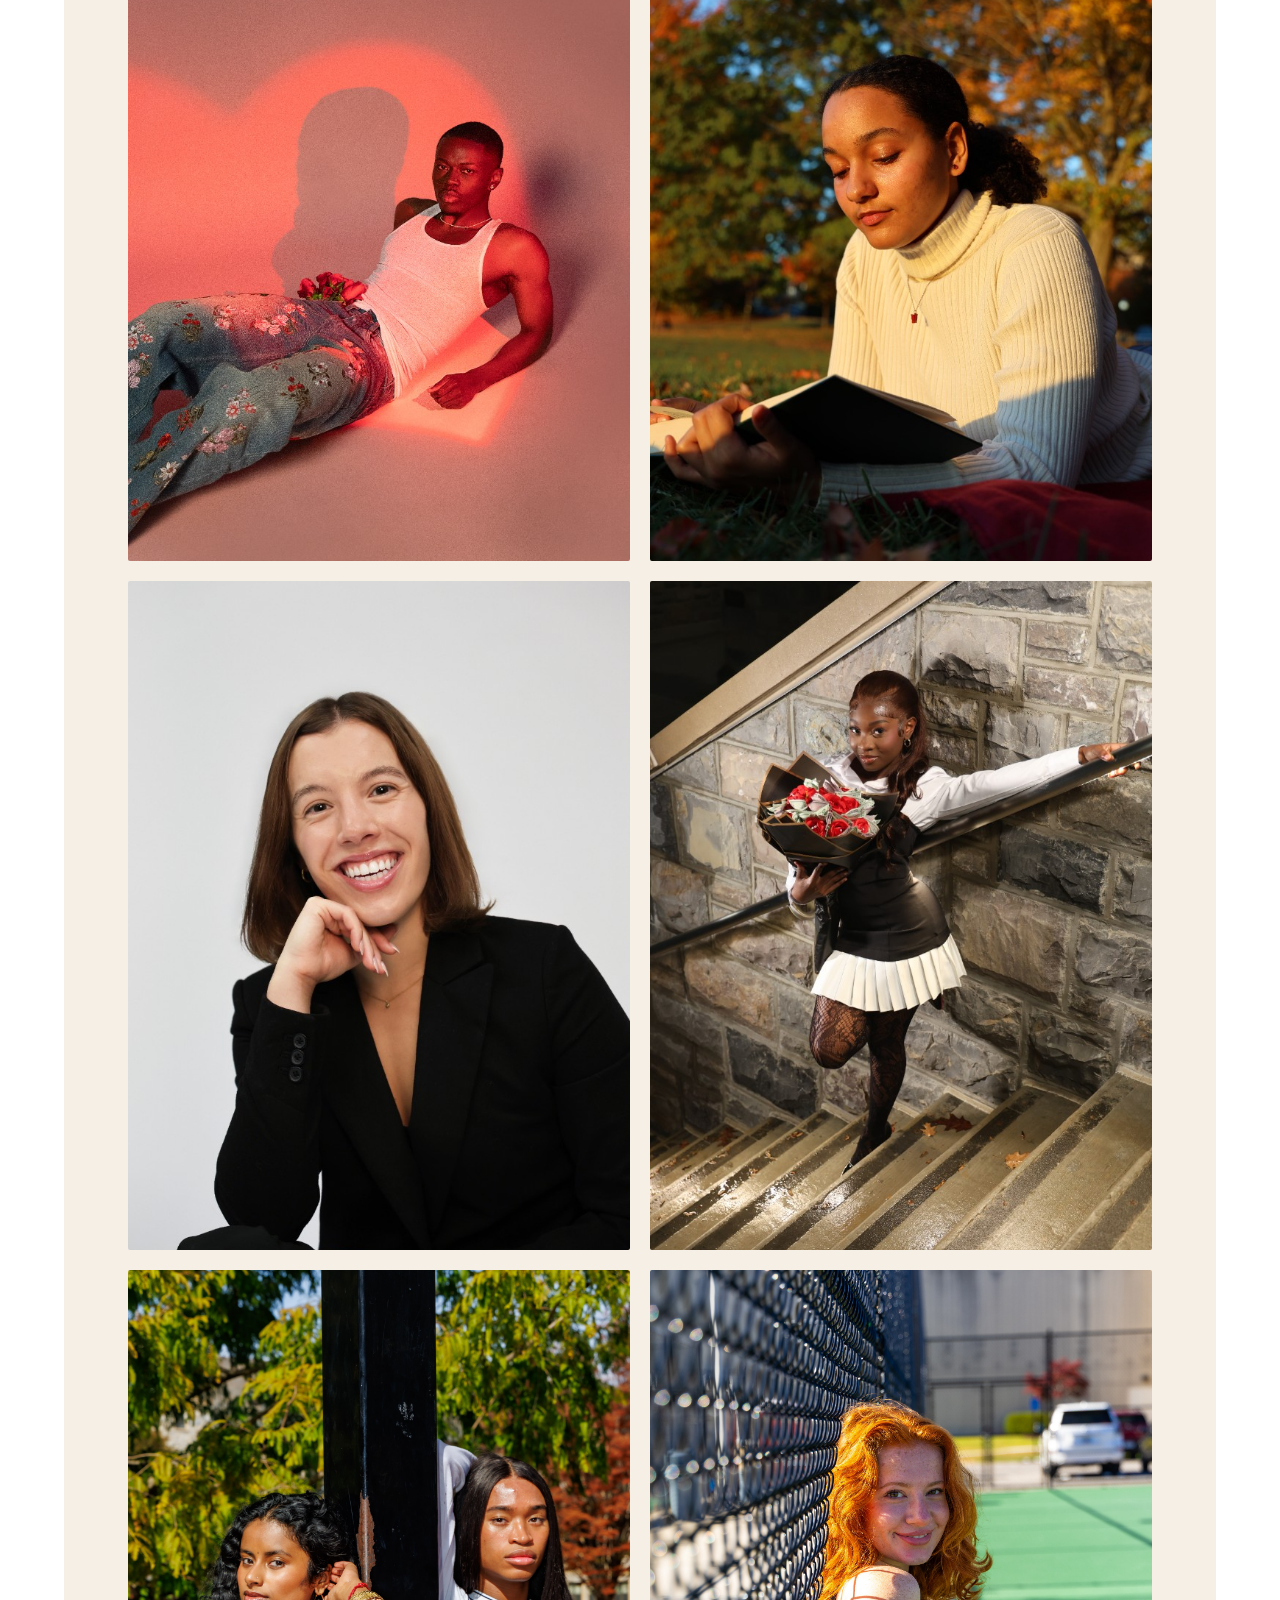
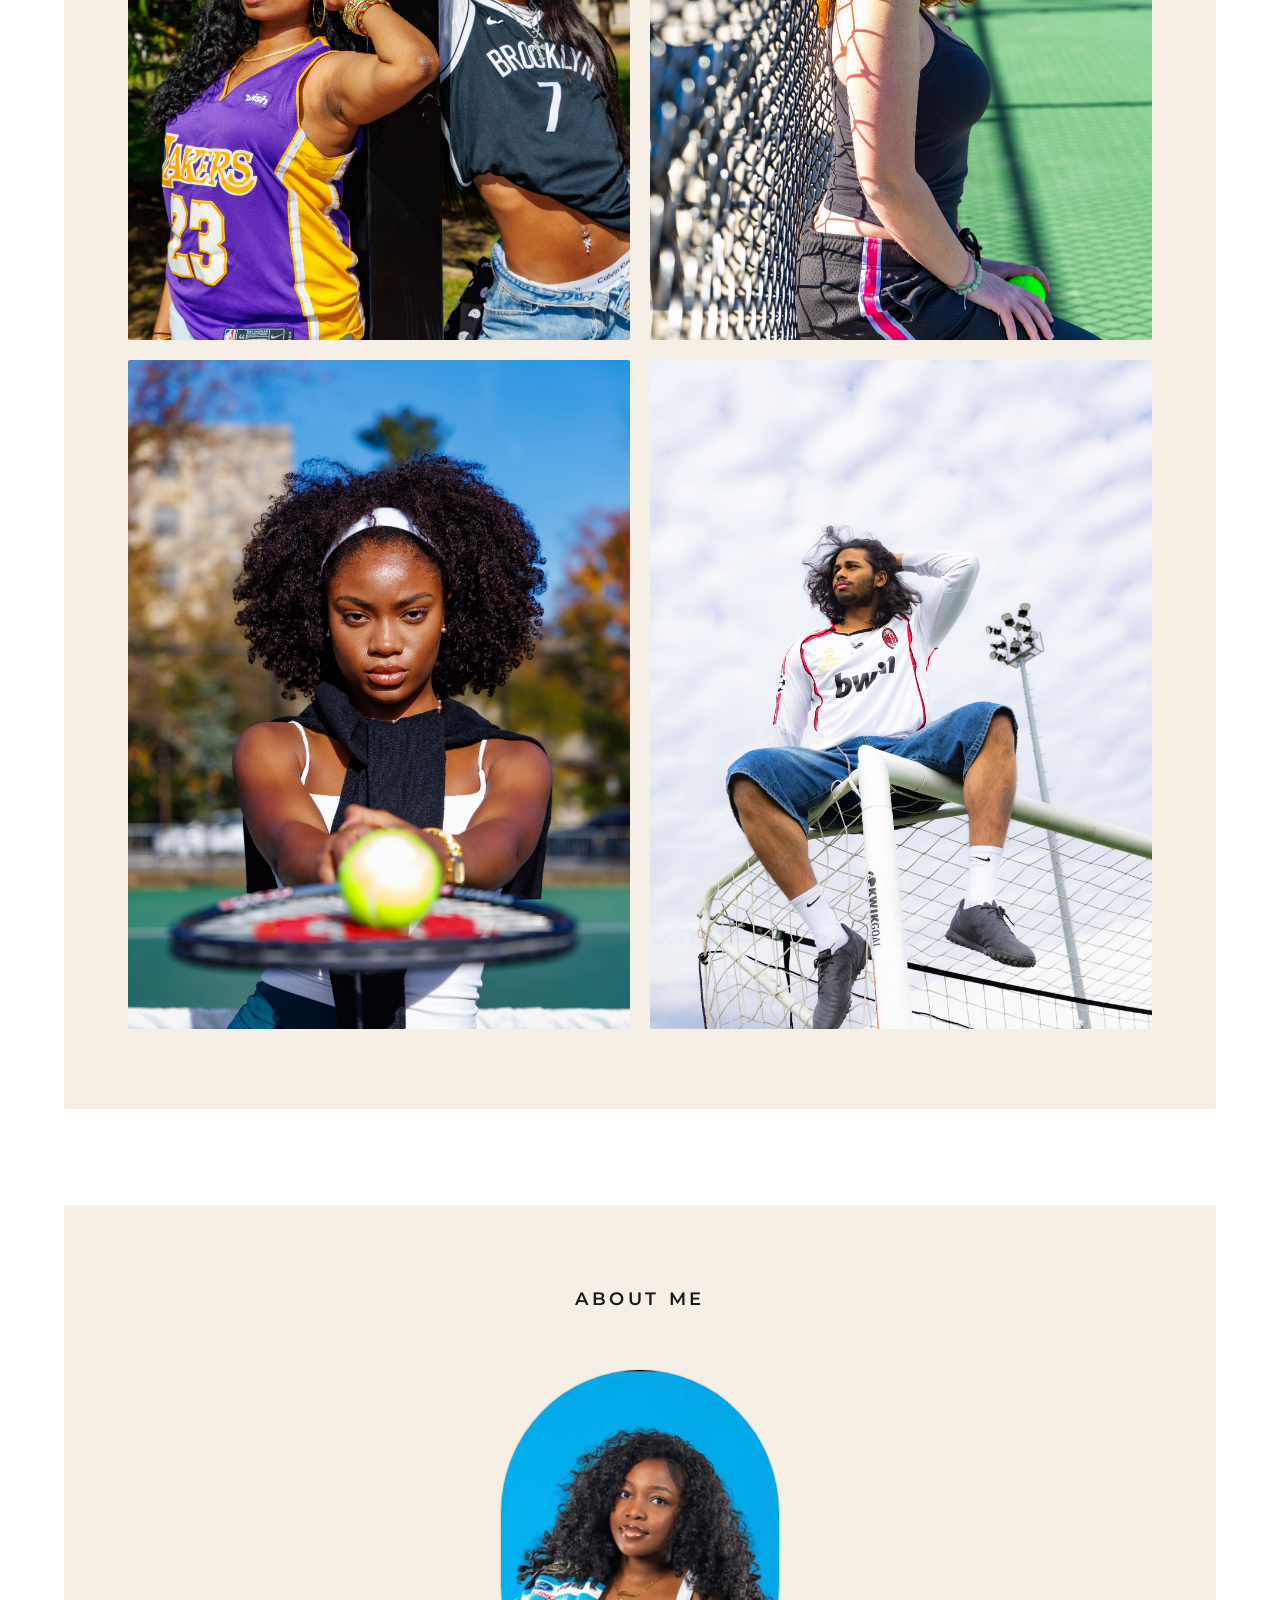
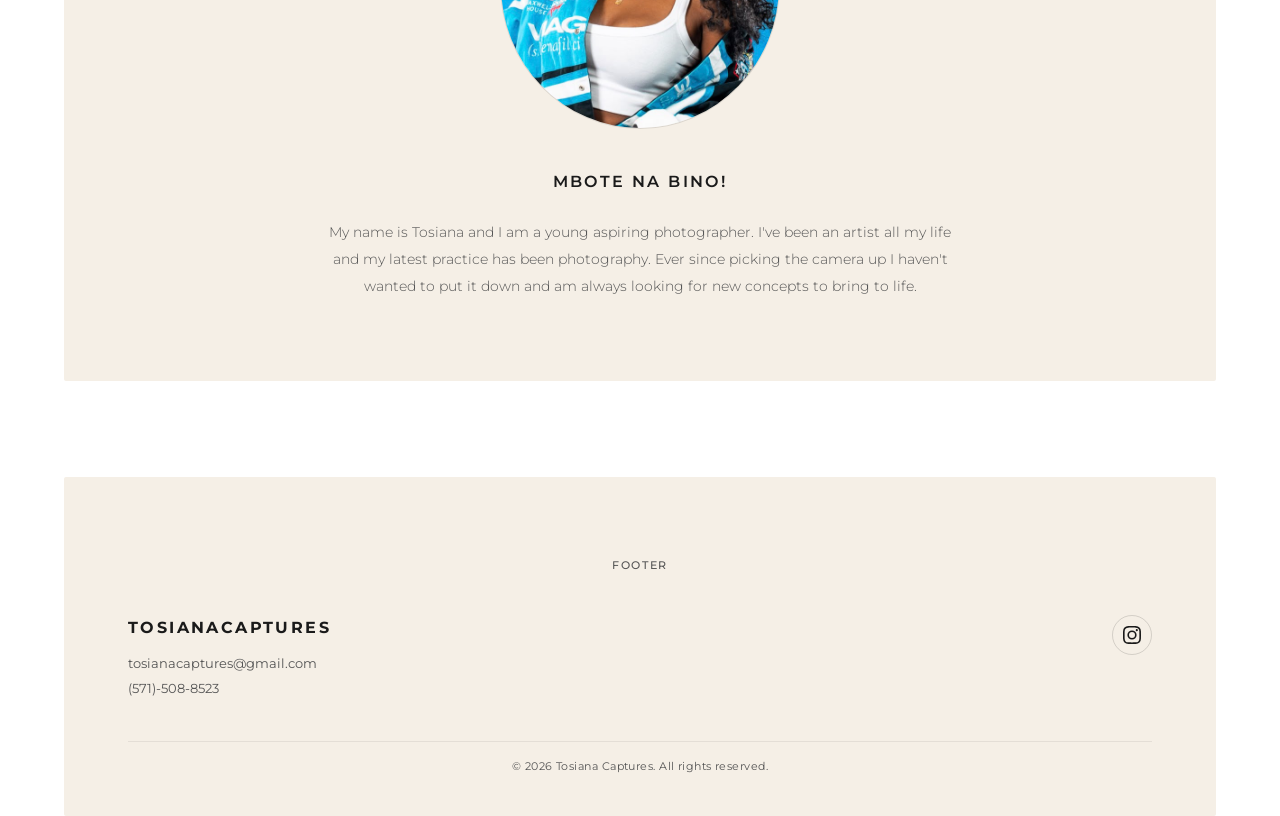
==== commit 5148f2db: "Use two columns for At a Glance on all screen sizes" ====
--- a/index.html
+++ b/index.html
@@ -7,7 +7,7 @@
   <link rel="preconnect" href="https://fonts.googleapis.com">
   <link rel="preconnect" href="https://fonts.gstatic.com" crossorigin>
   <link href="https://fonts.googleapis.com/css2?family=Montserrat:wght@300;400;500;600;700&display=swap" rel="stylesheet">
-  <link rel="stylesheet" href="styles.css?v=glance-grid-restored-1">
+  <link rel="stylesheet" href="styles.css?v=glance-two-columns-1">
 </head>
 <body>
 
--- a/styles.css
+++ b/styles.css
@@ -159,7 +159,7 @@
 
 .portfolio__grid {
   display: grid;
-  grid-template-columns: repeat(3, 1fr);
+  grid-template-columns: repeat(2, 1fr);
   gap: 1.25rem;
 }
 
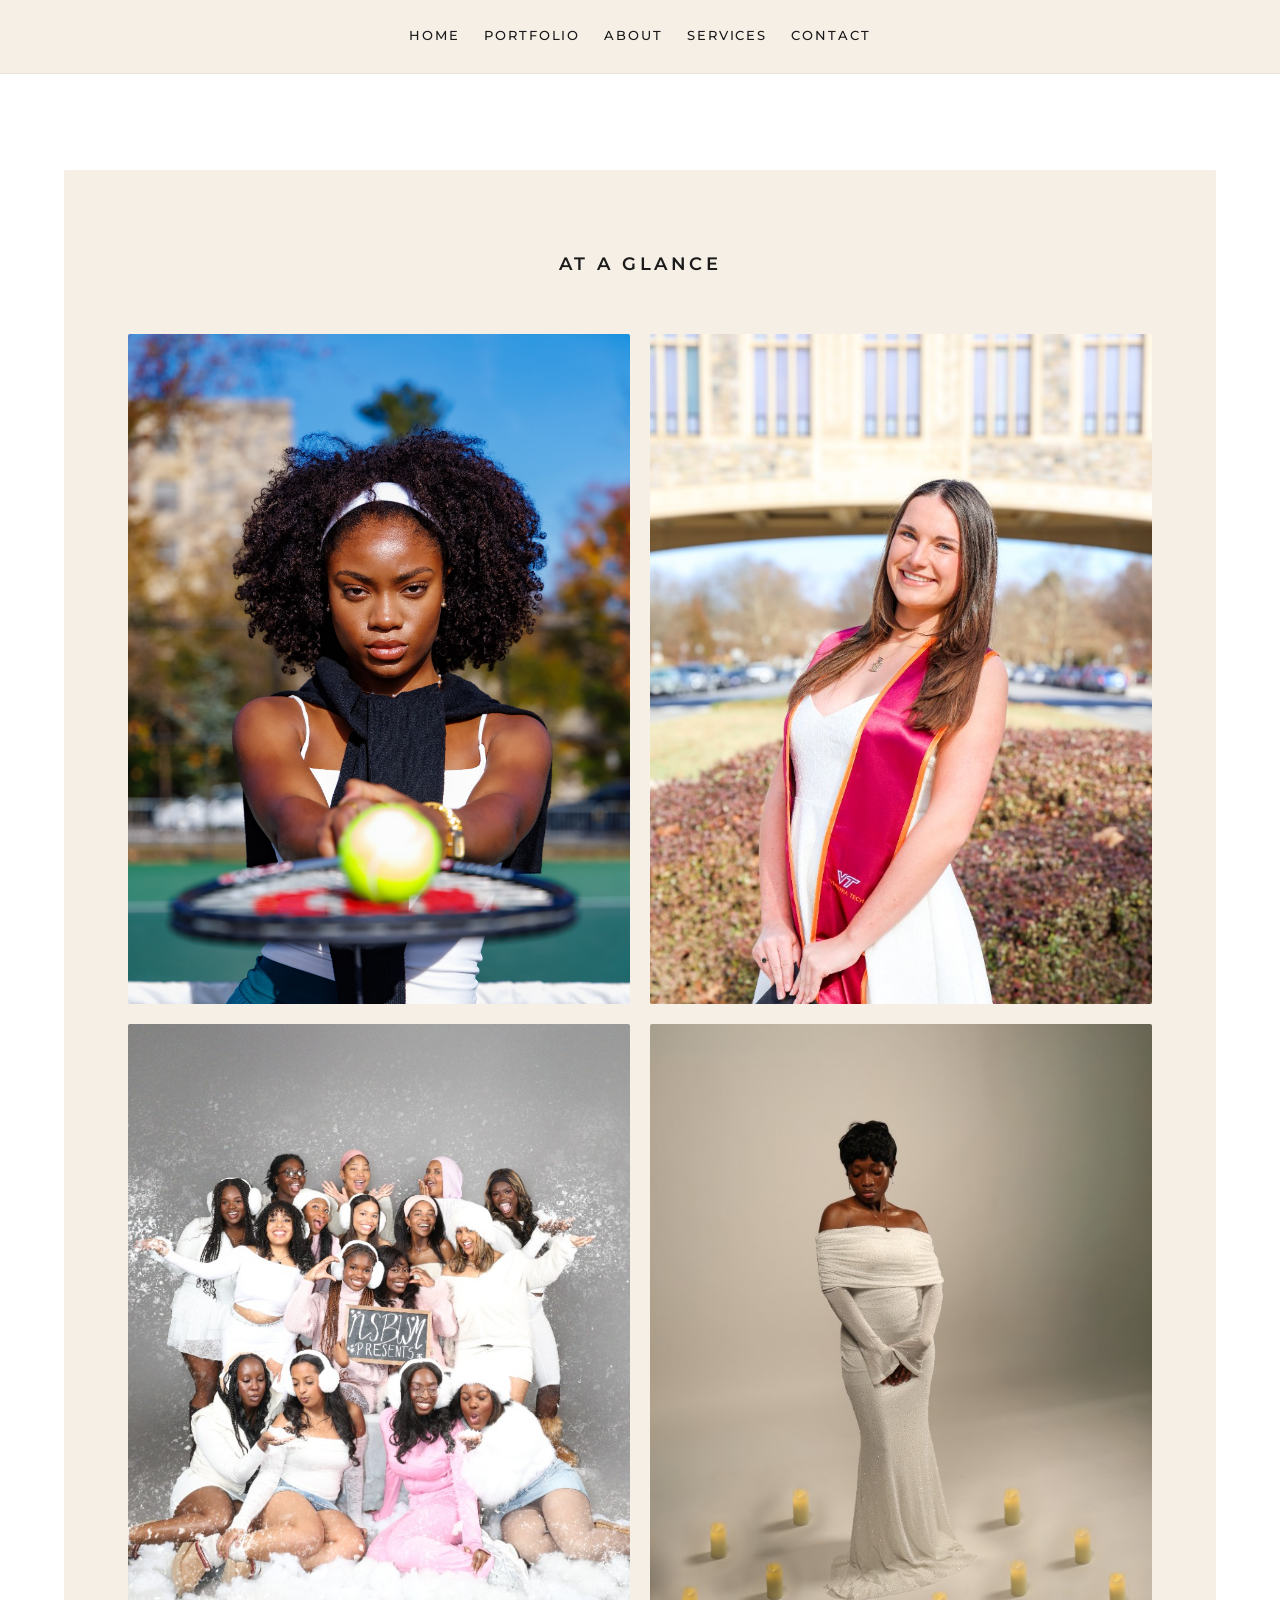
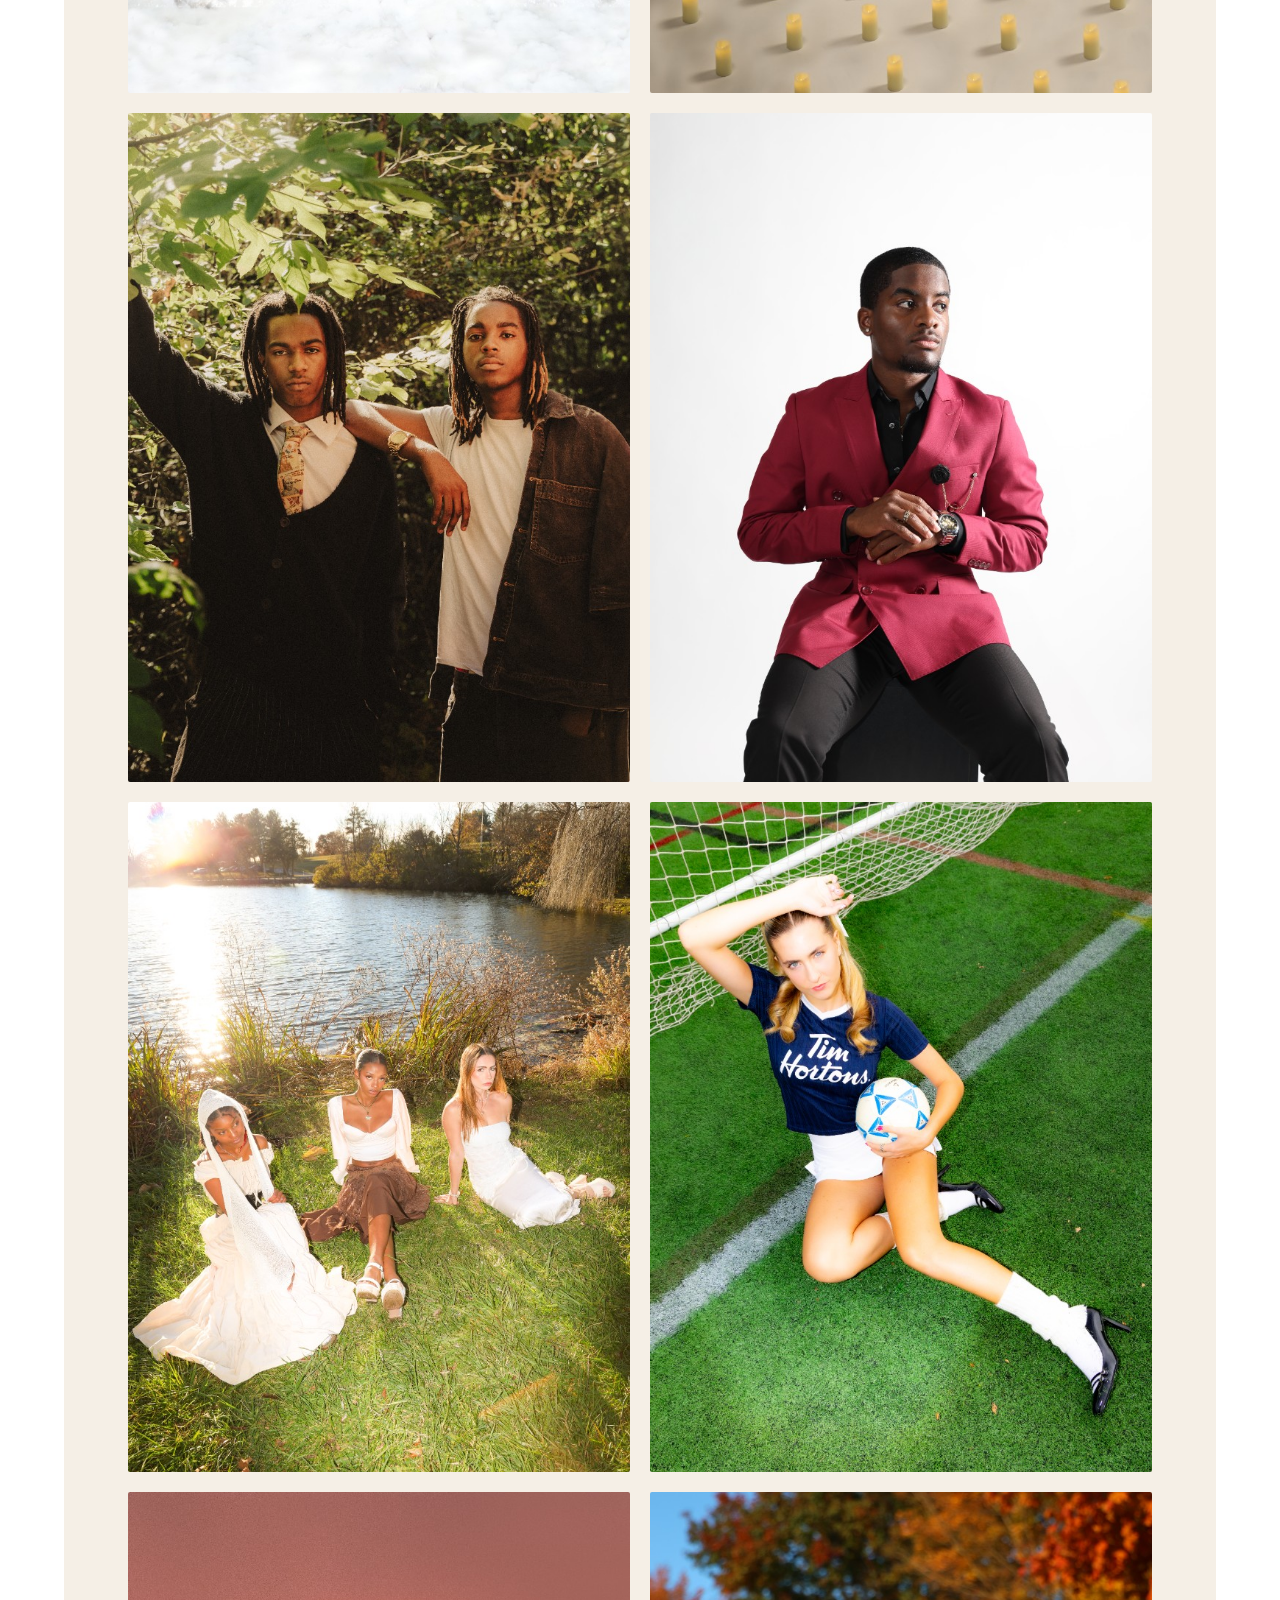
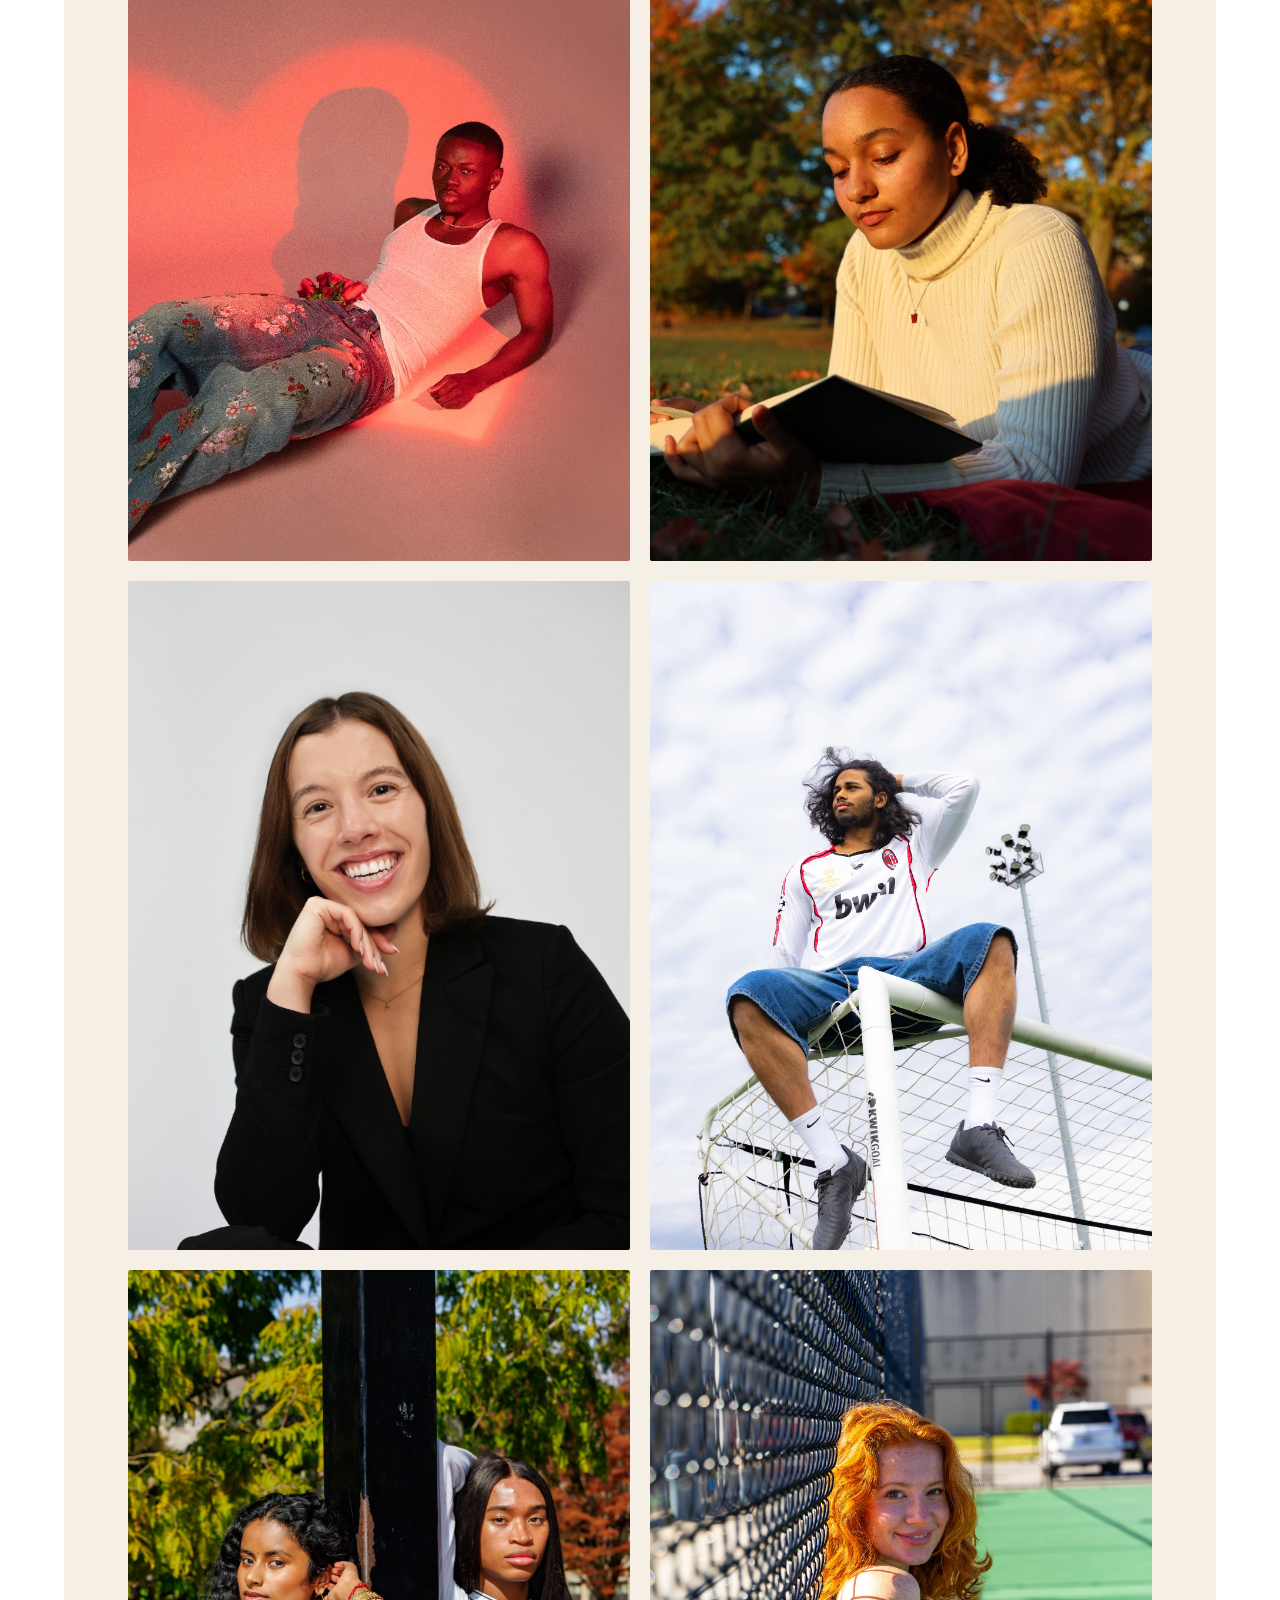
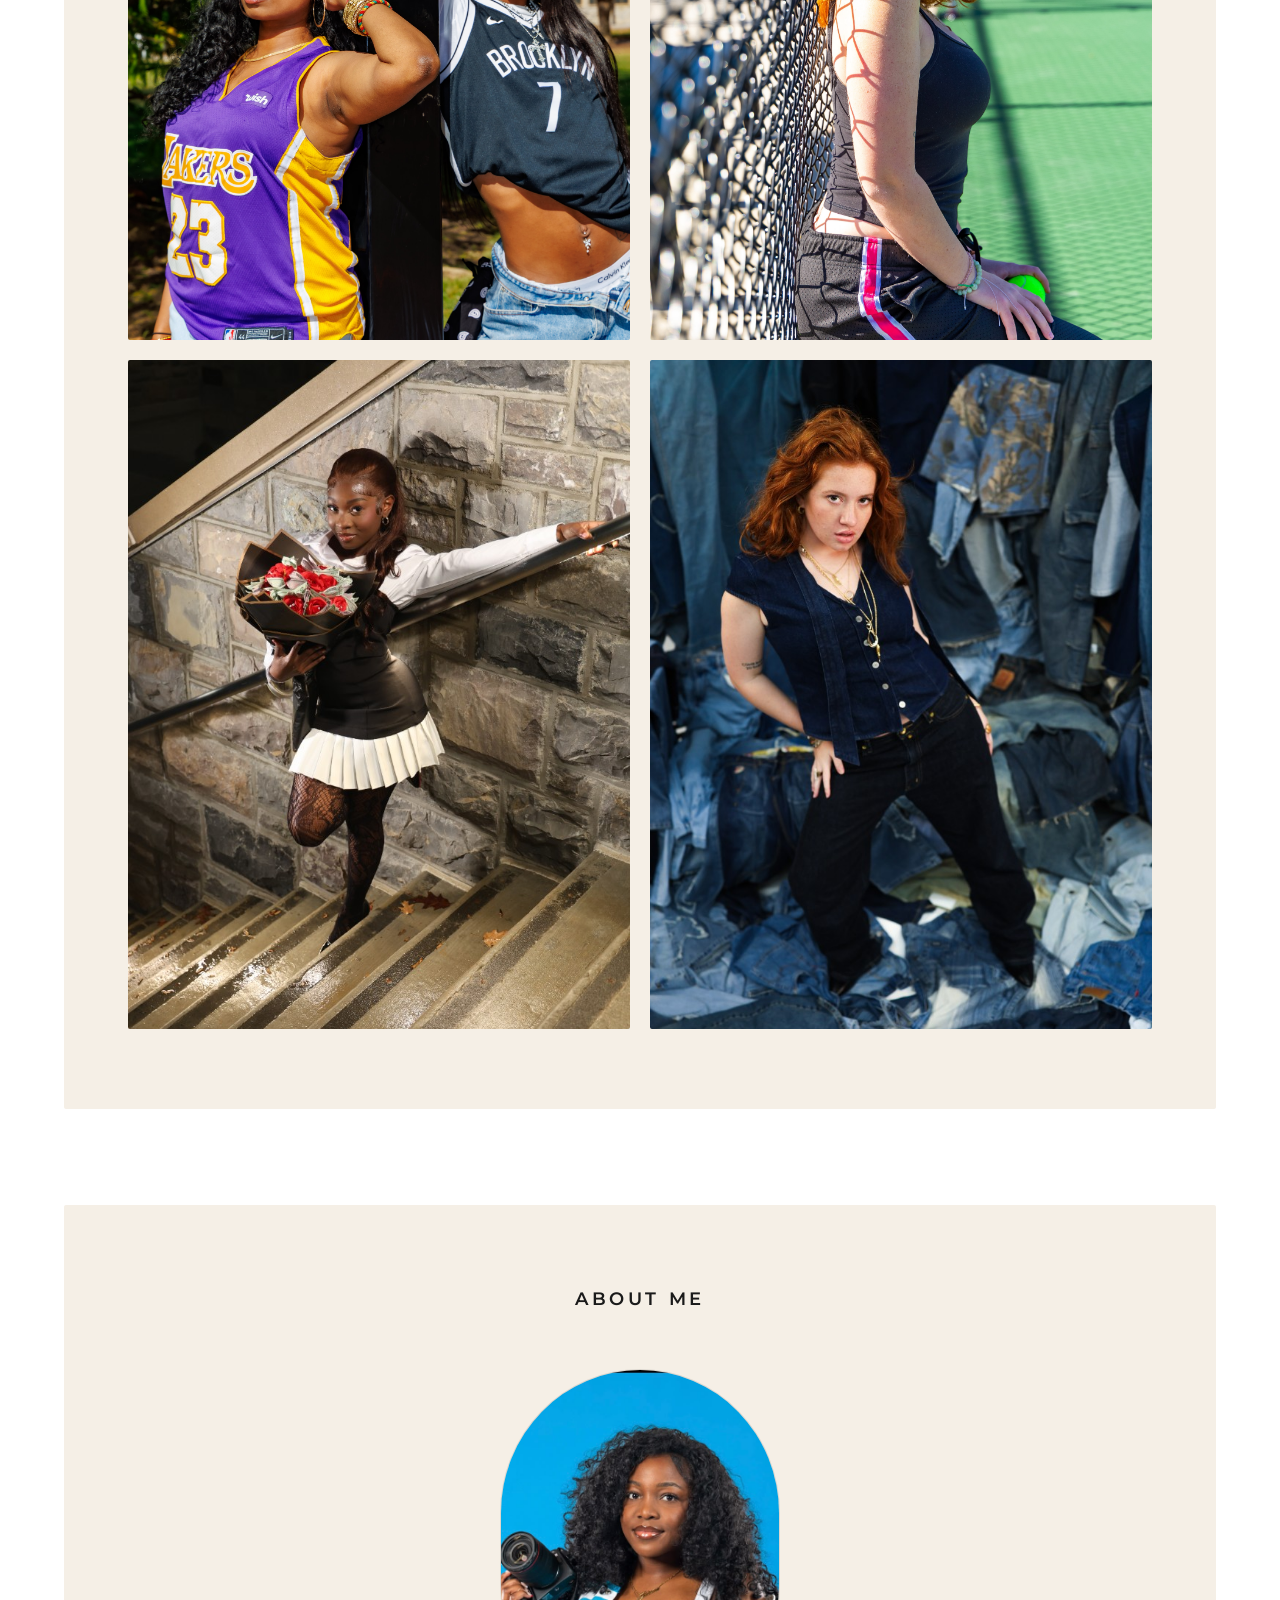
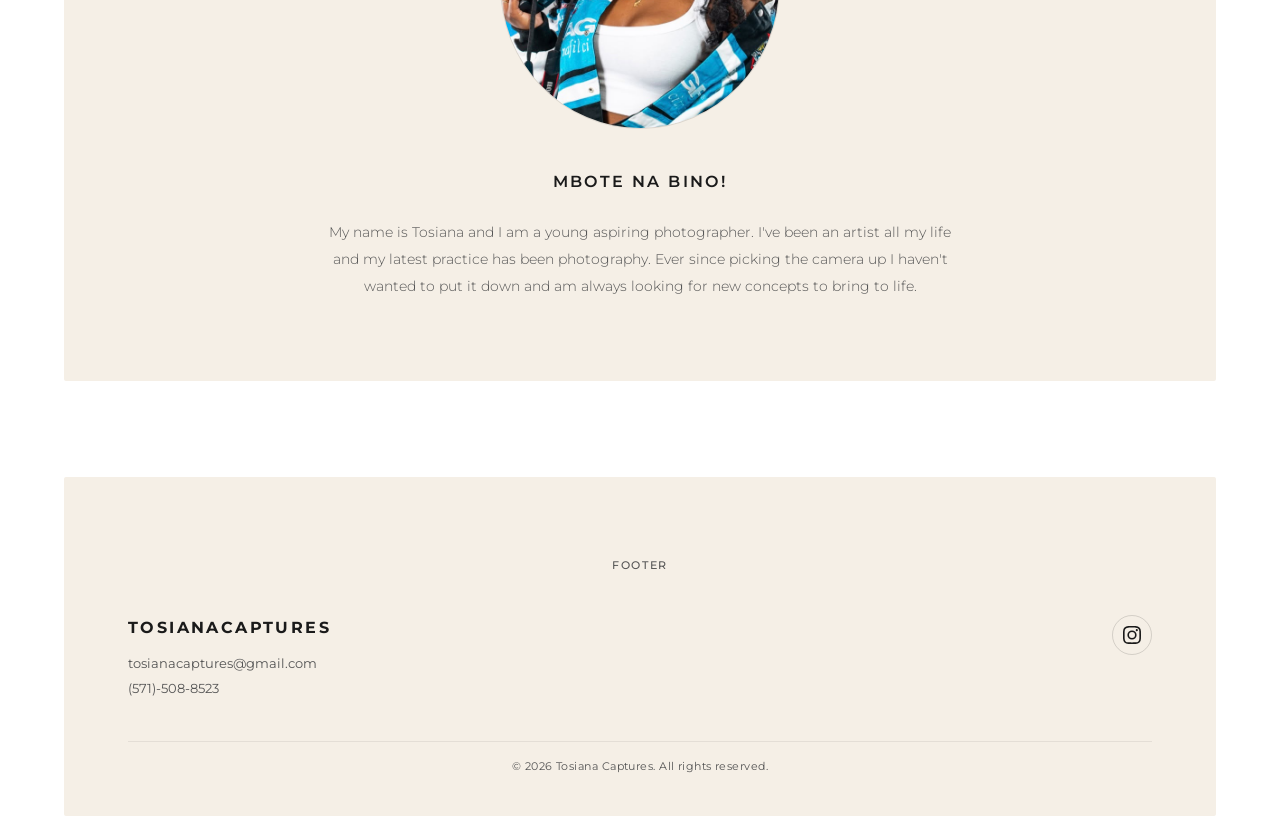
==== commit 9a304fb7: "Update About Me portrait and reorder At a Glance photos" ====
--- a/index.html
+++ b/index.html
@@ -34,7 +34,7 @@
     <h2 class="section__title">At a Glance</h2>
     <div class="portfolio__grid">
       <div class="portfolio__item">
-        <img src="images/portfolio-7.png" alt="Studio headshot in red blazer" loading="lazy">
+        <img src="images/tennis-racket.jpg" alt="Tennis portrait with a racket and ball" loading="lazy">
         <div class="portfolio__overlay">
           <span class="portfolio__overlay-text">View</span>
         </div>
@@ -64,7 +64,7 @@
         </div>
       </div>
       <div class="portfolio__item">
-        <img src="images/portfolio-4.png" alt="Creative denim editorial portrait" loading="lazy">
+        <img src="images/portfolio-7.png" alt="Studio headshot in red blazer" loading="lazy">
         <div class="portfolio__overlay">
           <span class="portfolio__overlay-text">View</span>
         </div>
@@ -100,7 +100,7 @@
         </div>
       </div>
       <div class="portfolio__item">
-        <img src="images/portfolio-1.png" alt="Portrait on stone staircase with roses" loading="lazy">
+        <img src="images/milan-jersey.jpg" alt="Portrait in an AC Milan jersey seated on a goal" loading="lazy">
         <div class="portfolio__overlay">
           <span class="portfolio__overlay-text">View</span>
         </div>
@@ -118,13 +118,13 @@
         </div>
       </div>
       <div class="portfolio__item">
-        <img src="images/tennis-racket.jpg" alt="Tennis portrait with a racket and ball" loading="lazy">
+        <img src="images/portfolio-1.png" alt="Portrait on stone staircase with roses" loading="lazy">
         <div class="portfolio__overlay">
           <span class="portfolio__overlay-text">View</span>
         </div>
       </div>
       <div class="portfolio__item">
-        <img src="images/milan-jersey.jpg" alt="Portrait in an AC Milan jersey seated on a goal" loading="lazy">
+        <img src="images/portfolio-4.png" alt="Creative denim editorial portrait" loading="lazy">
         <div class="portfolio__overlay">
           <span class="portfolio__overlay-text">View</span>
         </div>
@@ -144,7 +144,7 @@
       </div>
       <div class="about__photo">
         <div class="about__photo-frame">
-          <img src="images/new-about-me-photo.jpg" alt="Portrait of Tosiana against a blue background" width="1206" height="794" loading="lazy">
+          <img src="images/tos-about-me-3.jpeg" alt="Tosiana holding her camera against a blue background" width="1206" height="794" loading="lazy">
         </div>
       </div>
     </div>
--- a/styles.css
+++ b/styles.css
@@ -295,6 +295,7 @@
   width: 100%;
   height: 100%;
   object-fit: cover;
+  object-position: 43% center;
 }
 
 /* ── Services ── */
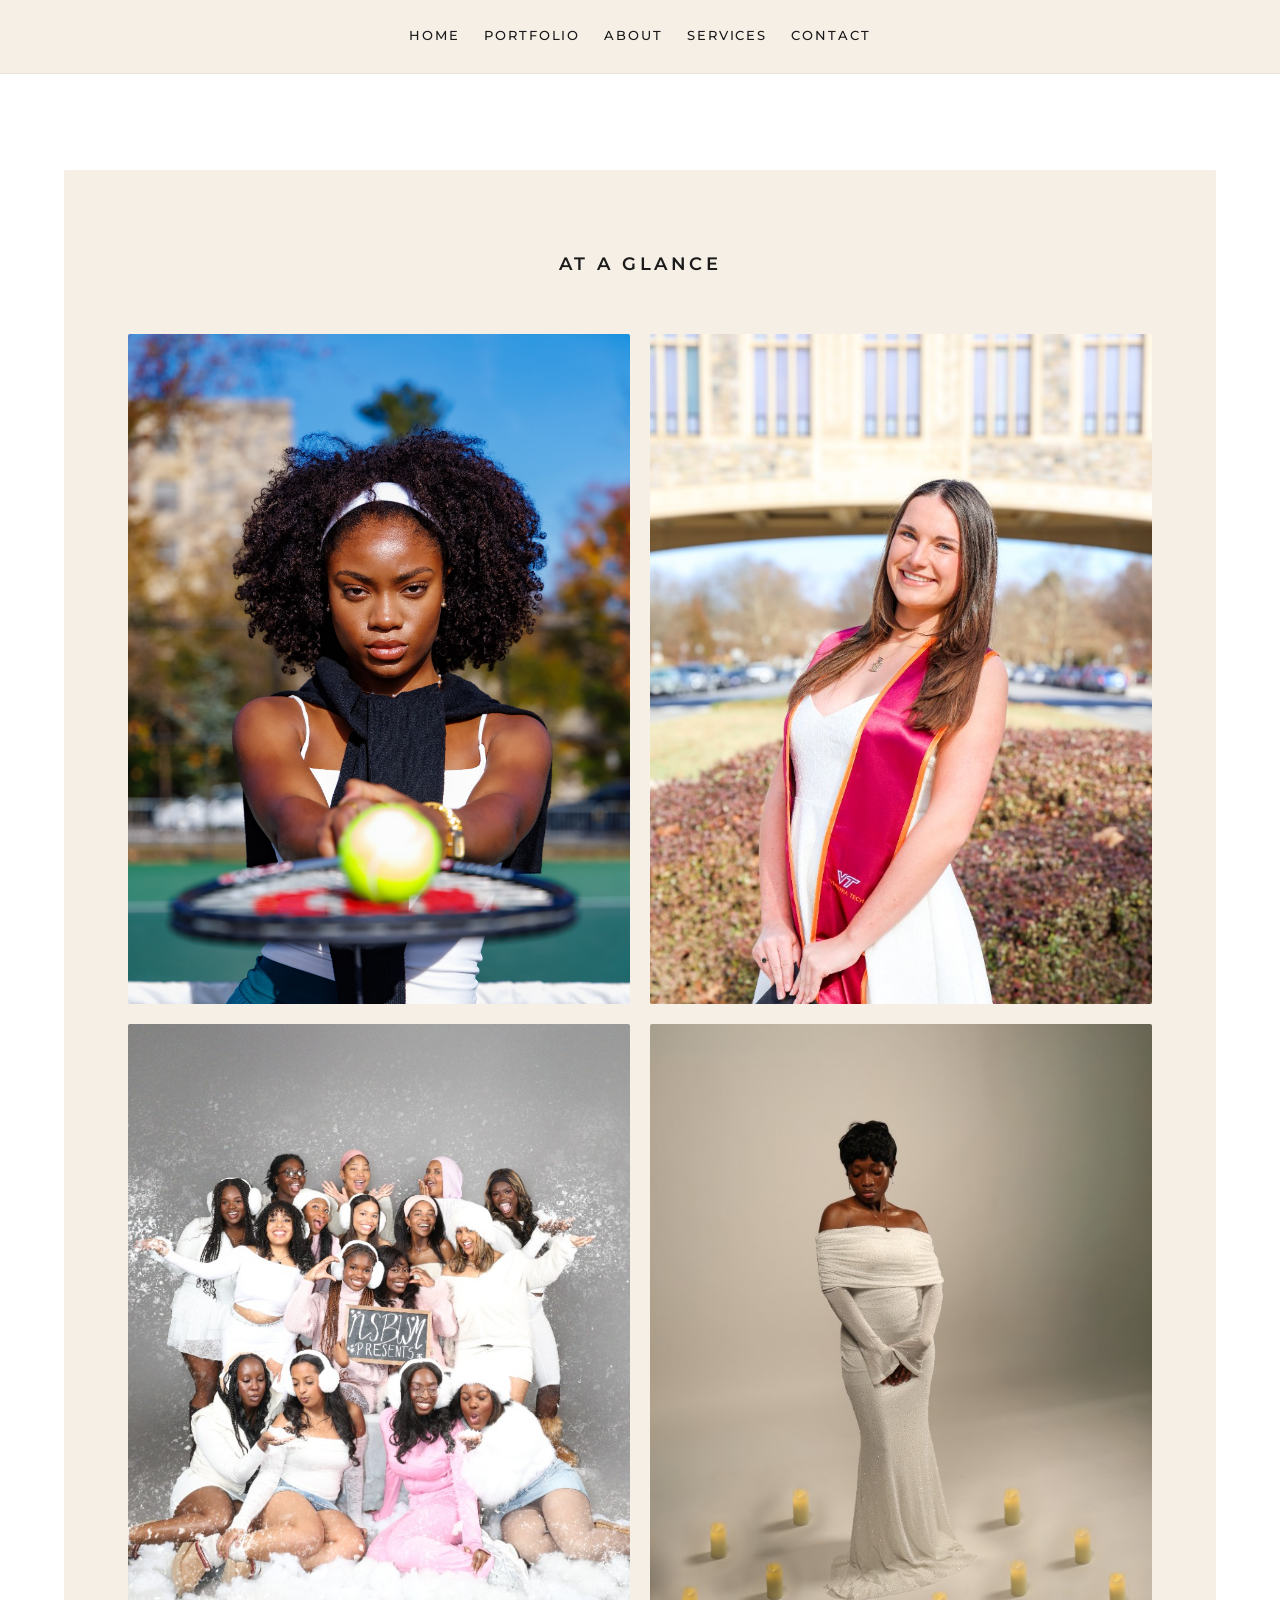
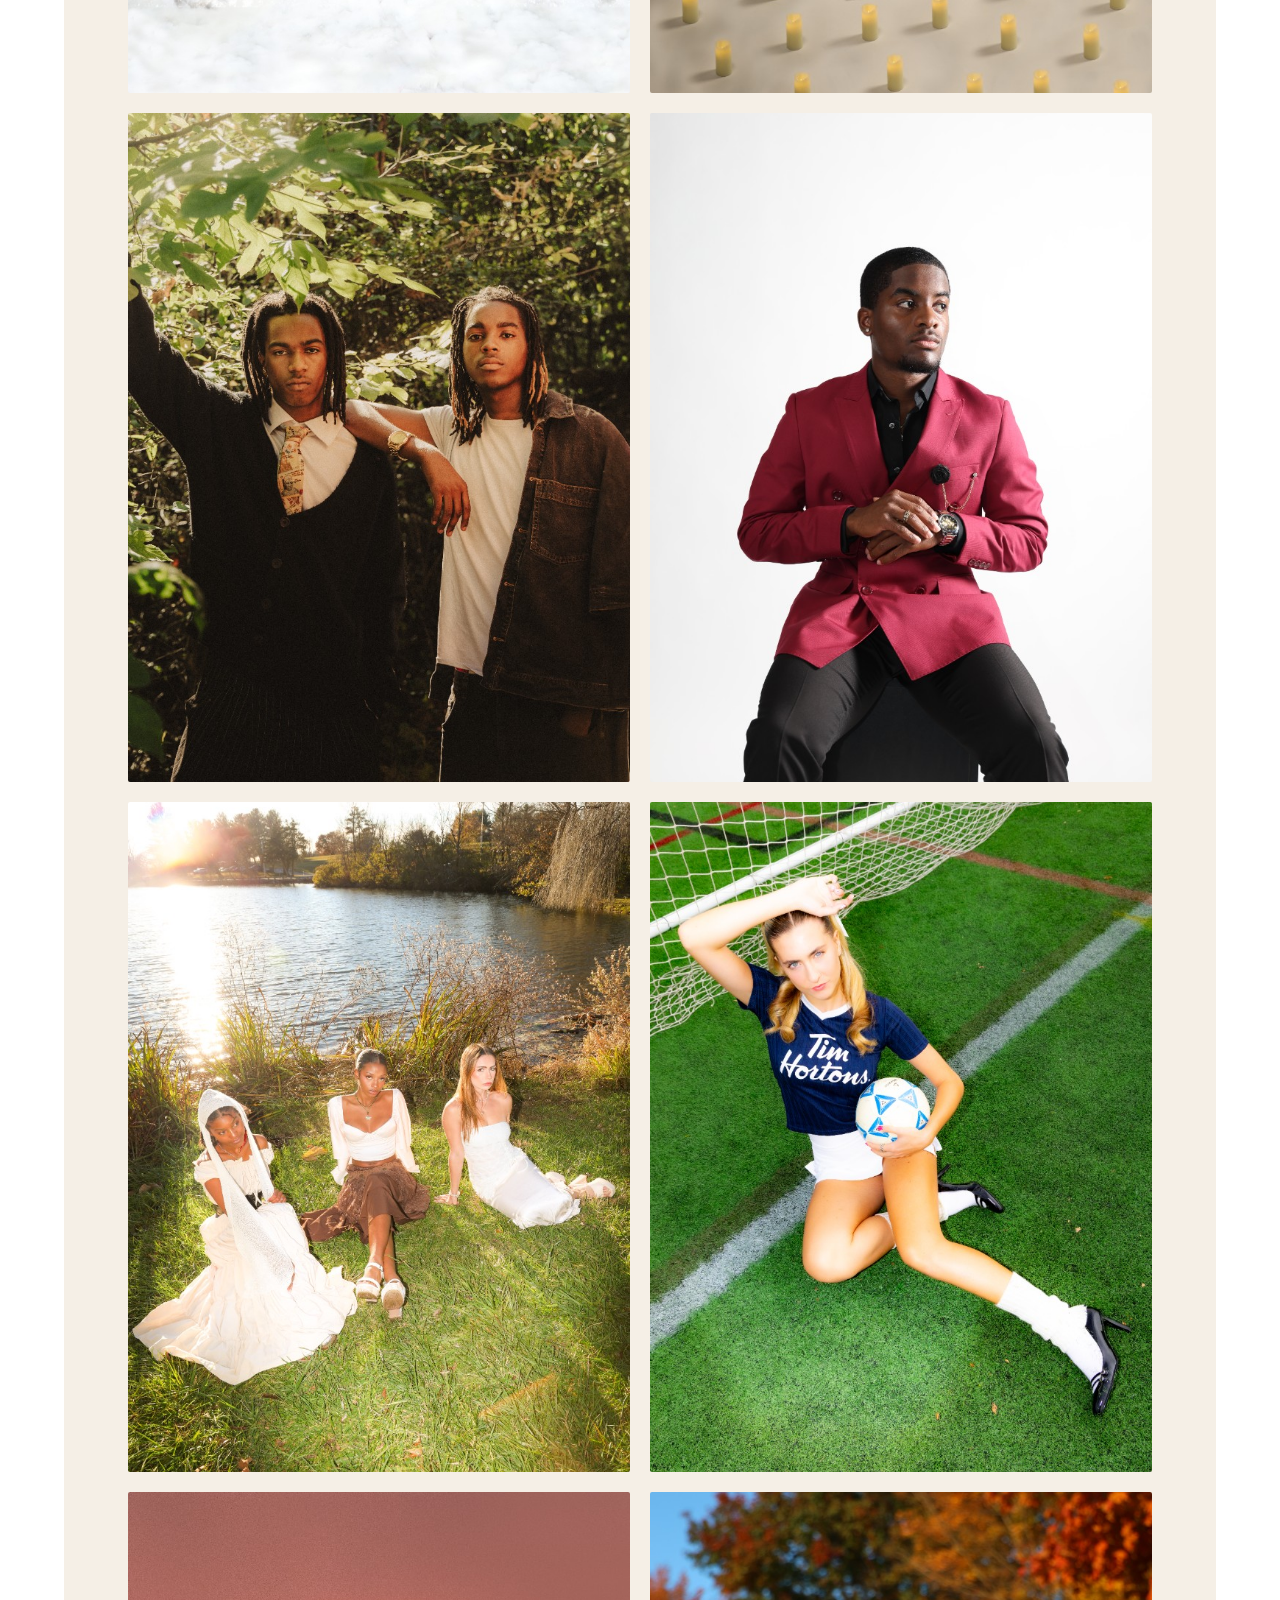
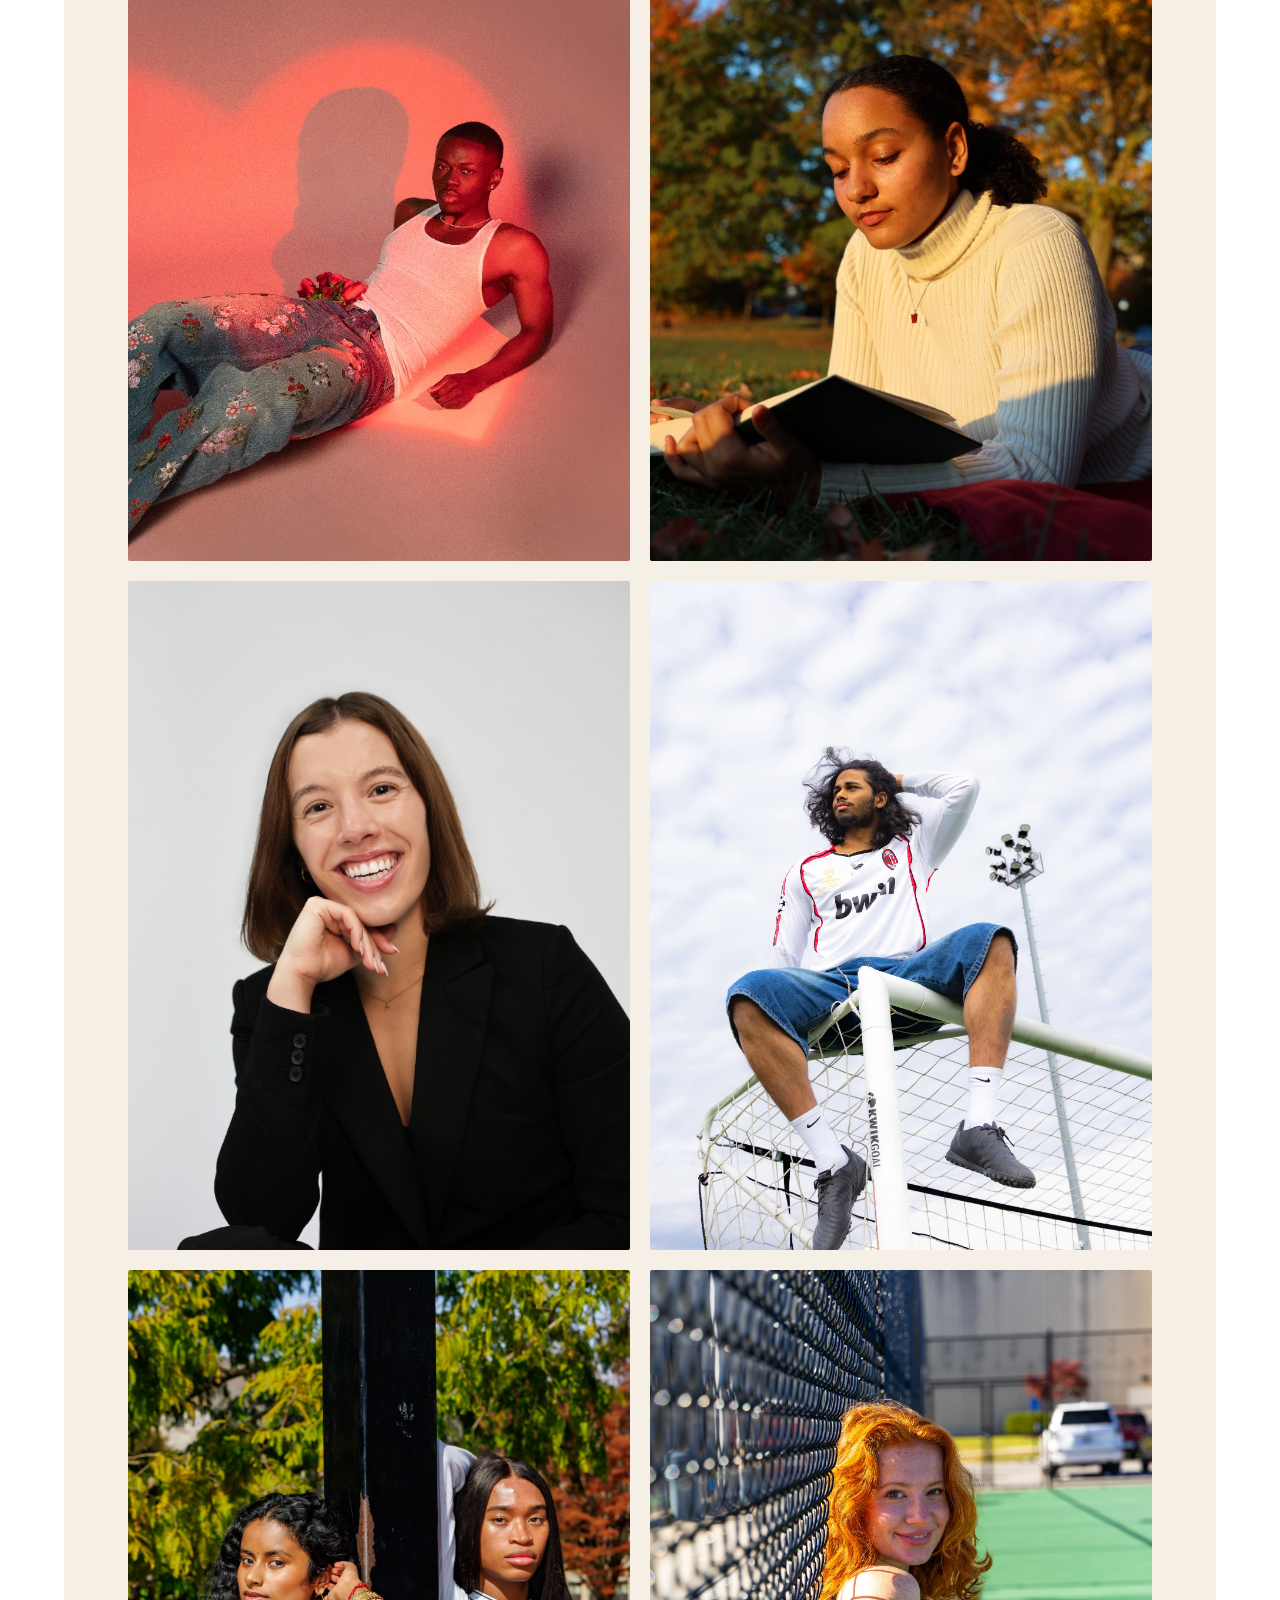
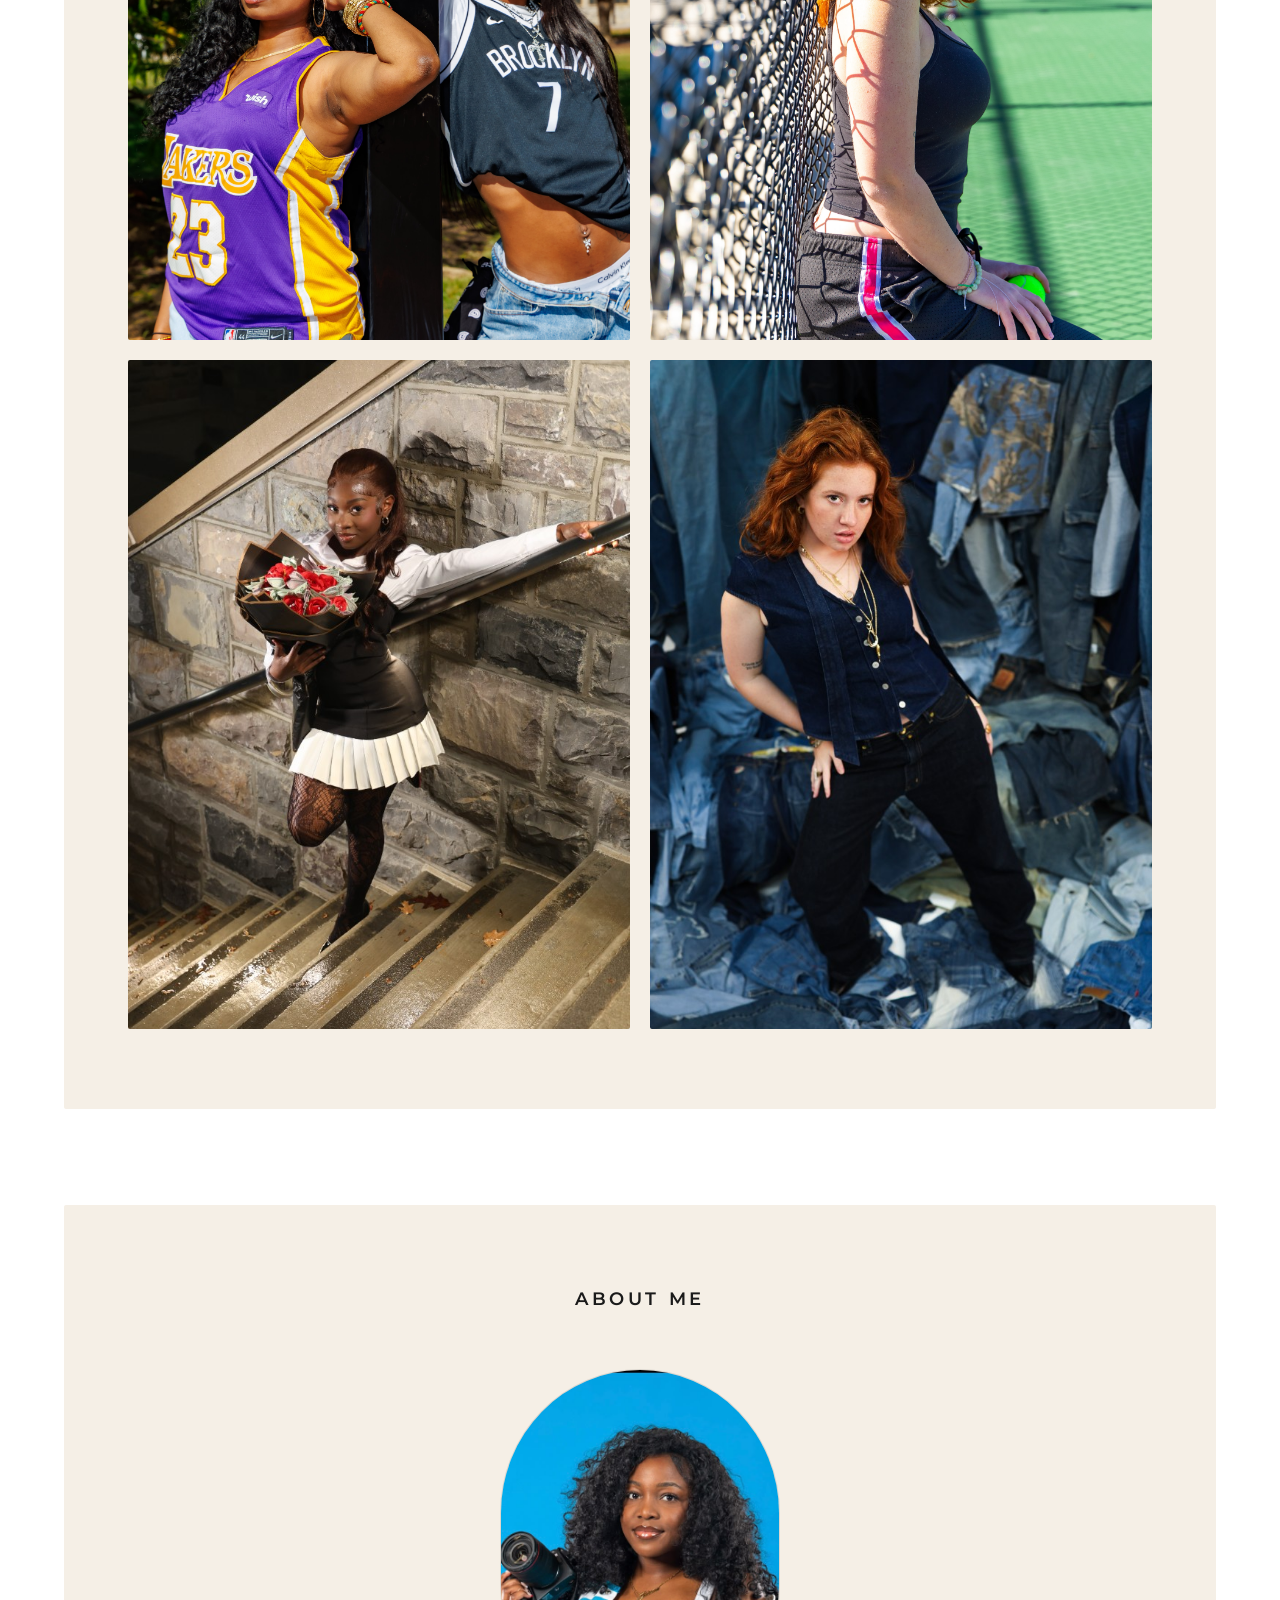
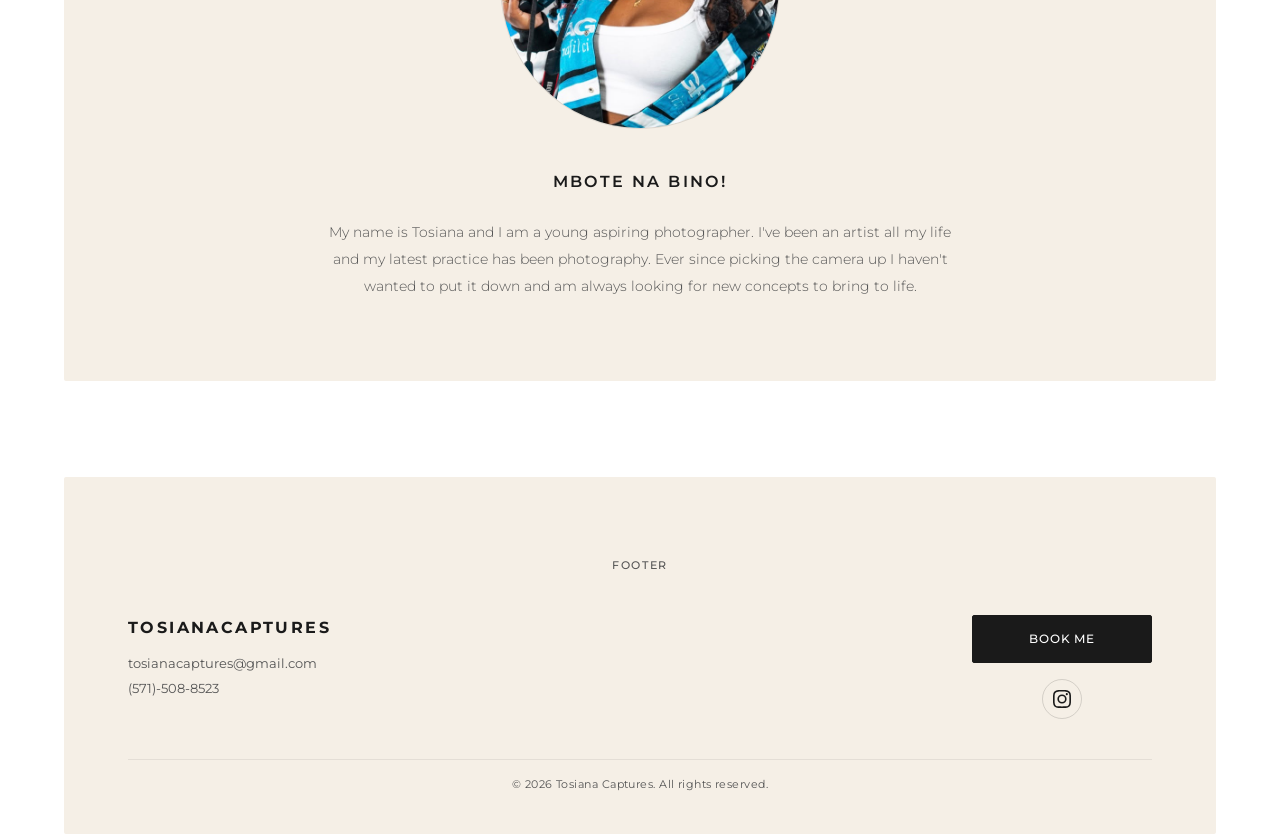
==== commit 239eaadc: "Move Book Me link into footer on every page" ====
--- a/index.html
+++ b/index.html
@@ -159,12 +159,15 @@
         <p><a href="mailto:tosianacaptures@gmail.com">tosianacaptures@gmail.com</a></p>
         <p><a href="tel:+15715088523">(571)-508-8523</a></p>
       </div>
-      <div class="footer__social">
-        <a href="https://www.instagram.com/tosianacaptures/" target="_blank" rel="noopener noreferrer" aria-label="Instagram">
-          <svg viewBox="0 0 24 24" xmlns="http://www.w3.org/2000/svg">
-            <path d="M12 2.163c3.204 0 3.584.012 4.85.07 3.252.148 4.771 1.691 4.919 4.919.058 1.265.069 1.645.069 4.849 0 3.205-.012 3.584-.069 4.849-.149 3.225-1.664 4.771-4.919 4.919-1.266.058-1.644.07-4.85.07-3.204 0-3.584-.012-4.849-.07-3.26-.149-4.771-1.699-4.919-4.92-.058-1.265-.07-1.644-.07-4.849 0-3.204.013-3.583.07-4.849.149-3.227 1.664-4.771 4.919-4.919 1.266-.057 1.645-.069 4.849-.069zM12 0C8.741 0 8.333.014 7.053.072 2.695.272.273 2.69.073 7.052.014 8.333 0 8.741 0 12c0 3.259.014 3.668.072 4.948.2 4.358 2.618 6.78 6.98 6.98C8.333 23.986 8.741 24 12 24c3.259 0 3.668-.014 4.948-.072 4.354-.2 6.782-2.618 6.979-6.98.059-1.28.073-1.689.073-4.948 0-3.259-.014-3.667-.072-4.947-.196-4.354-2.617-6.78-6.979-6.98C15.668.014 15.259 0 12 0zm0 5.838a6.162 6.162 0 100 12.324 6.162 6.162 0 000-12.324zM12 16a4 4 0 110-8 4 4 0 010 8zm6.406-11.845a1.44 1.44 0 100 2.881 1.44 1.44 0 000-2.881z"/>
-          </svg>
-        </a>
+      <div class="footer__actions">
+        <a class="button booking__button" href="https://cal.com/tosiana-mpanu-mpanu-9acbar">Book Me</a>
+        <div class="footer__social">
+          <a href="https://www.instagram.com/tosianacaptures/" target="_blank" rel="noopener noreferrer" aria-label="Instagram">
+            <svg viewBox="0 0 24 24" xmlns="http://www.w3.org/2000/svg">
+              <path d="M12 2.163c3.204 0 3.584.012 4.85.07 3.252.148 4.771 1.691 4.919 4.919.058 1.265.069 1.645.069 4.849 0 3.205-.012 3.584-.069 4.849-.149 3.225-1.664 4.771-4.919 4.919-1.266.058-1.644.07-4.85.07-3.204 0-3.584-.012-4.849-.07-3.26-.149-4.771-1.699-4.919-4.92-.058-1.265-.07-1.644-.07-4.849 0-3.204.013-3.583.07-4.849.149-3.227 1.664-4.771 4.919-4.919 1.266-.057 1.645-.069 4.849-.069zM12 0C8.741 0 8.333.014 7.053.072 2.695.272.273 2.69.073 7.052.014 8.333 0 8.741 0 12c0 3.259.014 3.668.072 4.948.2 4.358 2.618 6.78 6.98 6.98C8.333 23.986 8.741 24 12 24c3.259 0 3.668-.014 4.948-.072 4.354-.2 6.782-2.618 6.979-6.98.059-1.28.073-1.689.073-4.948 0-3.259-.014-3.667-.072-4.947-.196-4.354-2.617-6.78-6.979-6.98C15.668.014 15.259 0 12 0zm0 5.838a6.162 6.162 0 100 12.324 6.162 6.162 0 000-12.324zM12 16a4 4 0 110-8 4 4 0 010 8zm6.406-11.845a1.44 1.44 0 100 2.881 1.44 1.44 0 000-2.881z"/>
+            </svg>
+          </a>
+        </div>
       </div>
     </div>
     <div class="footer__bottom">
--- a/styles.css
+++ b/styles.css
@@ -414,6 +414,13 @@
   color: var(--text-primary);
 }
 
+.footer__actions {
+  display: flex;
+  flex-direction: column;
+  align-items: center;
+  gap: var(--spacing-sm);
+}
+
 .footer__social {
   display: flex;
   gap: var(--spacing-sm);
@@ -597,10 +604,6 @@
 .pricing-page button:focus-visible {
   outline: 2px solid var(--text-primary);
   outline-offset: 4px;
-}
-
-.booking {
-  text-align: center;
 }
 
 .booking__button {
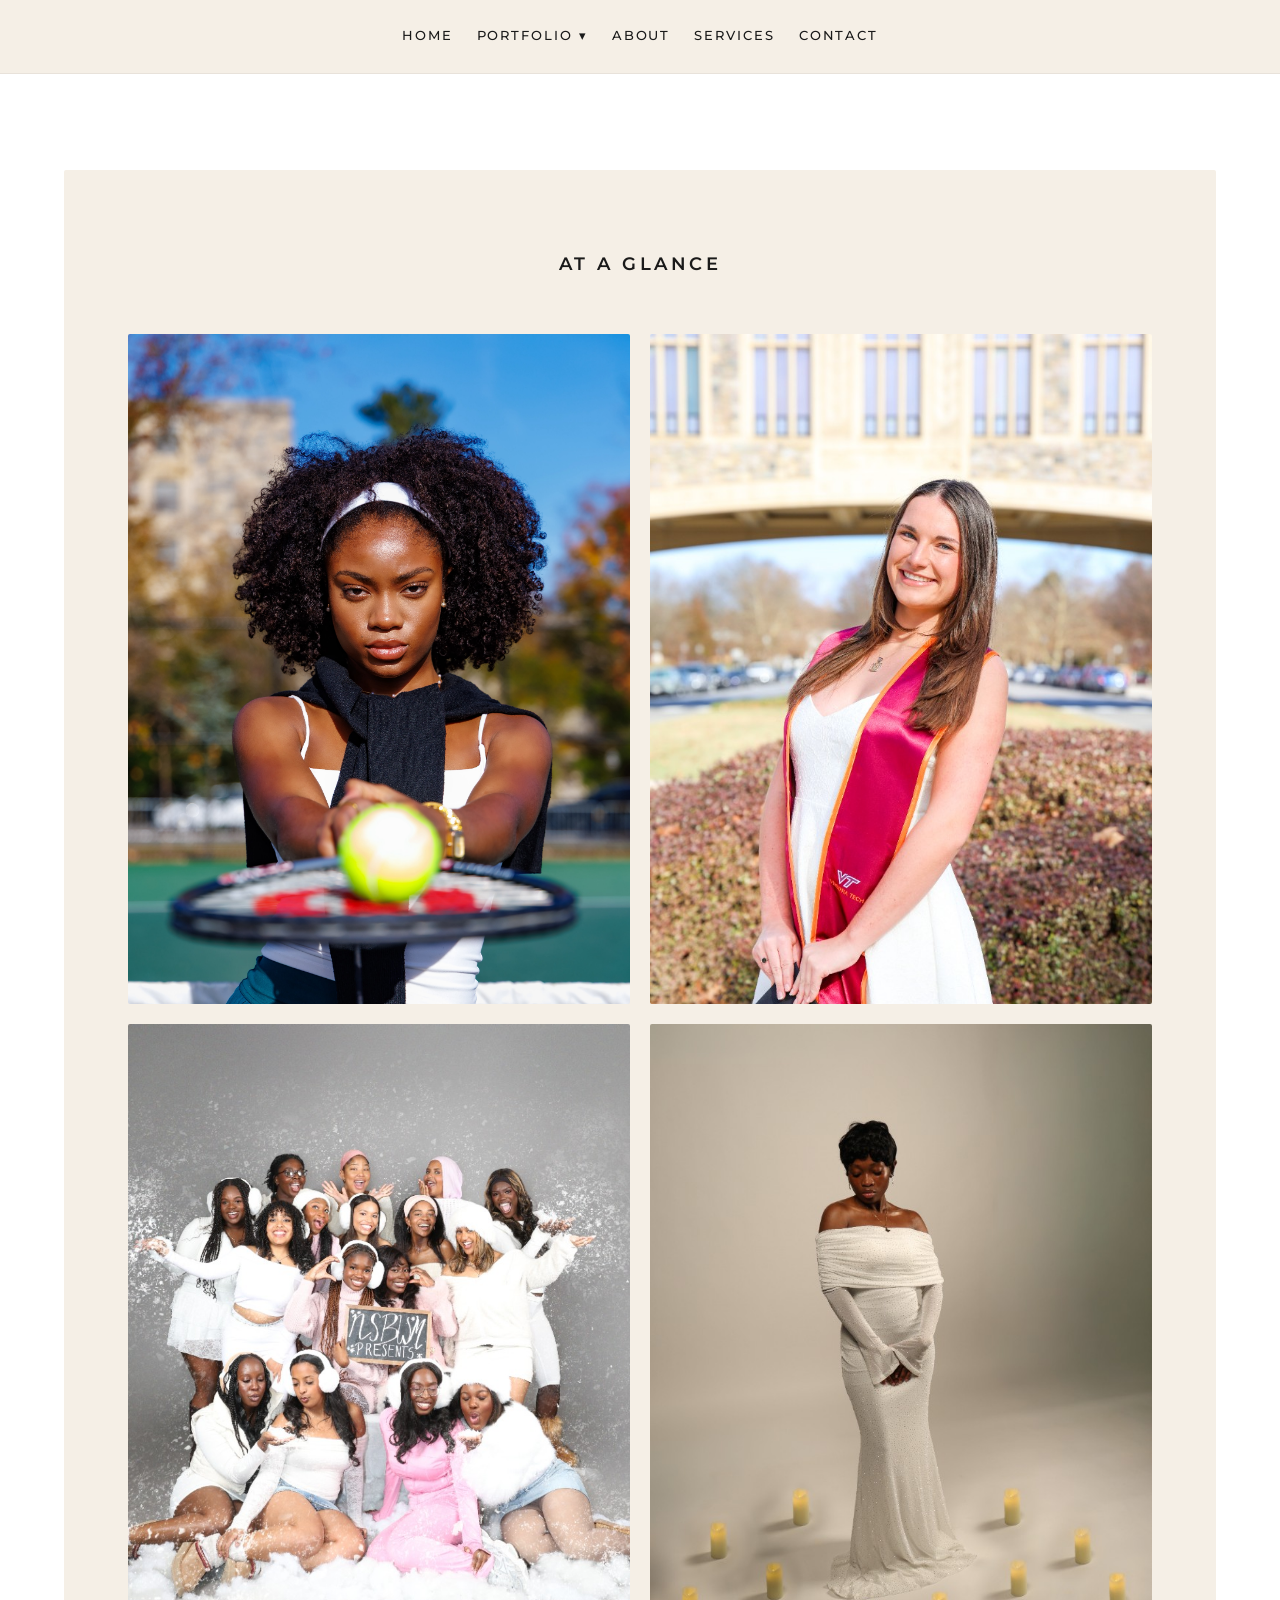
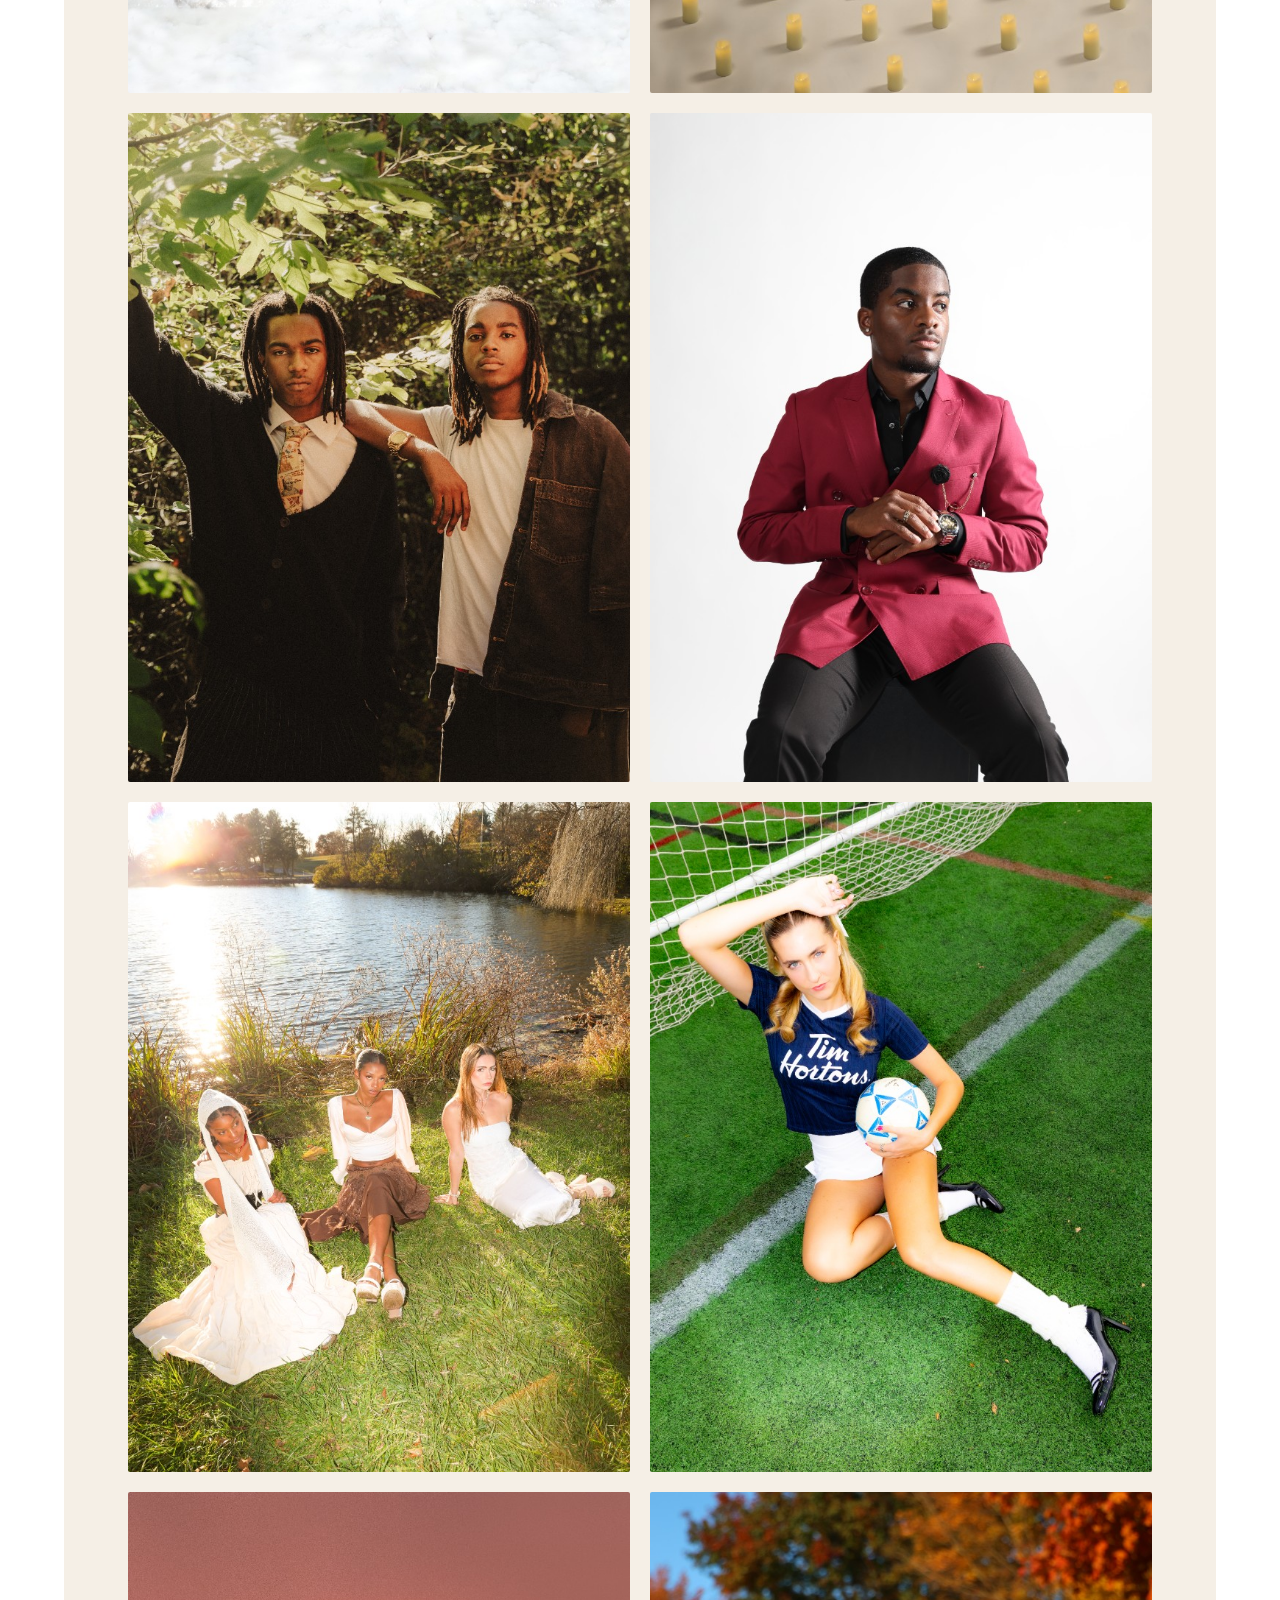
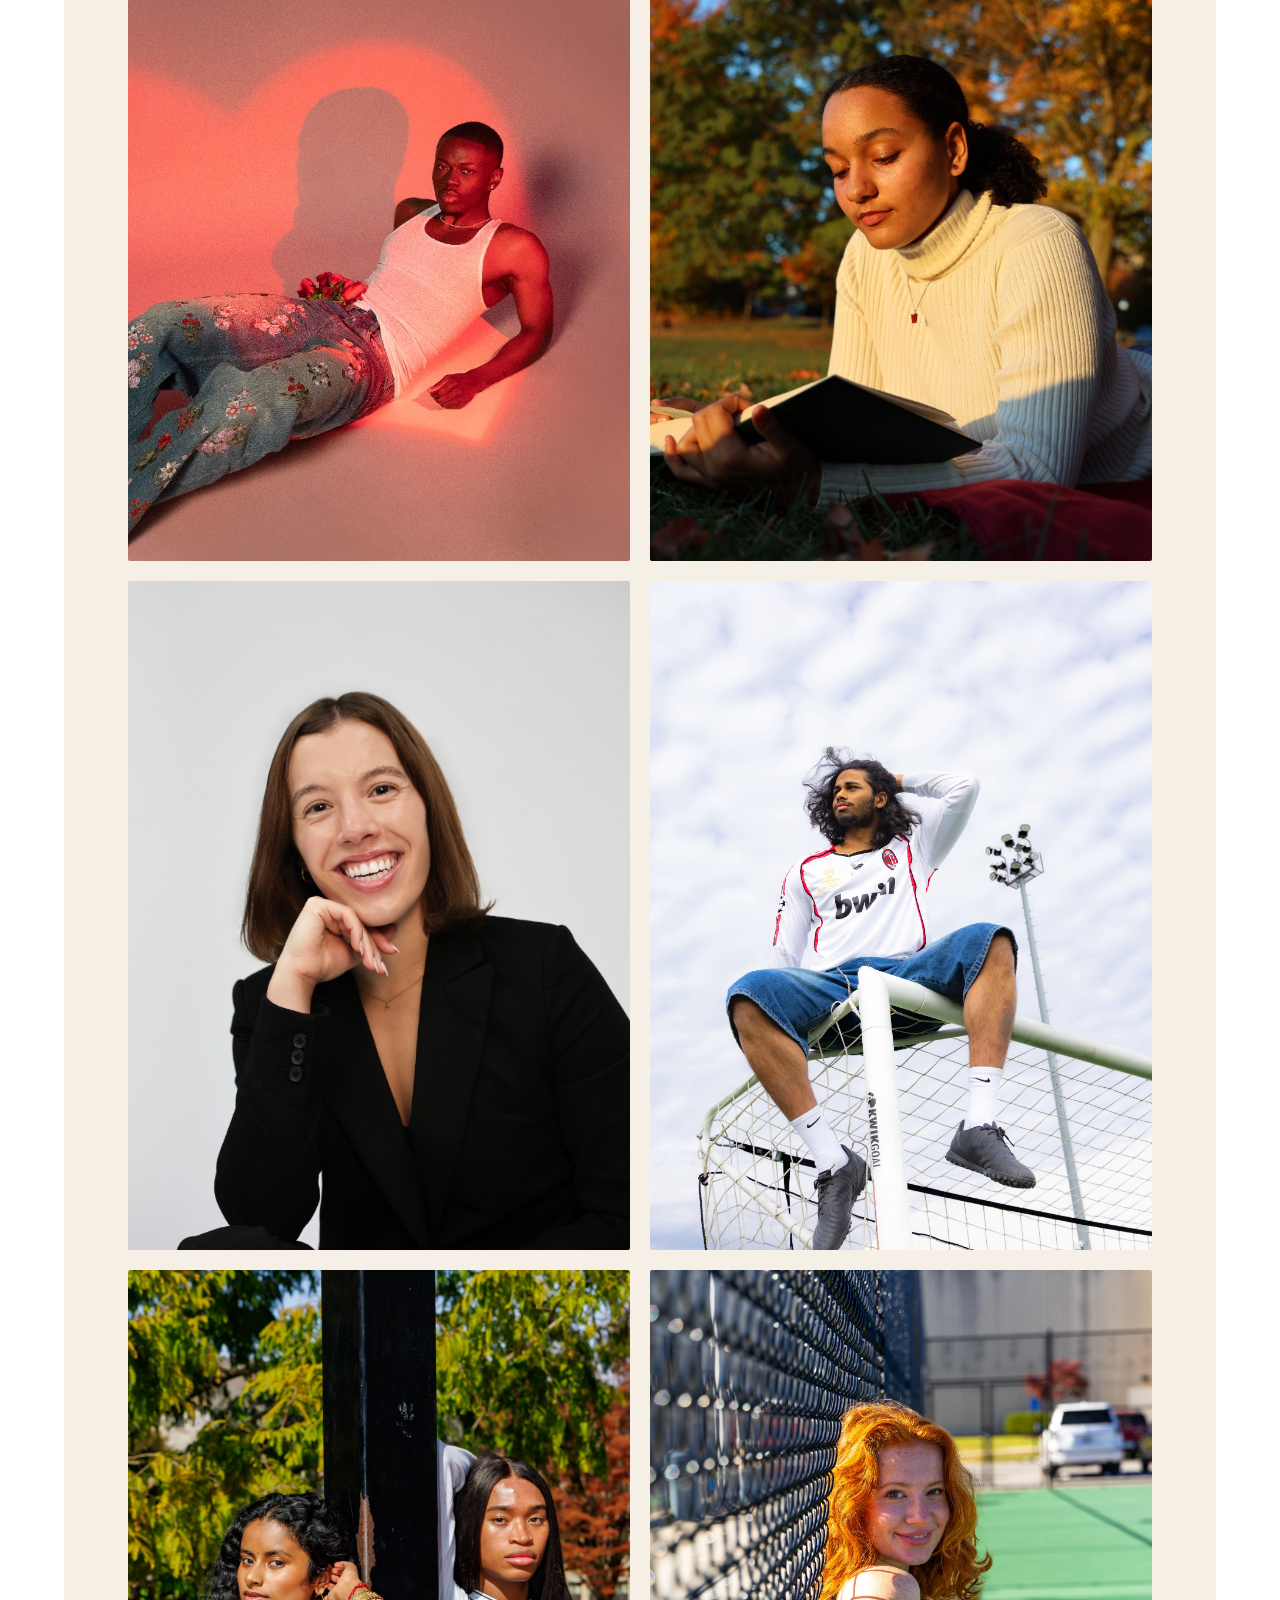
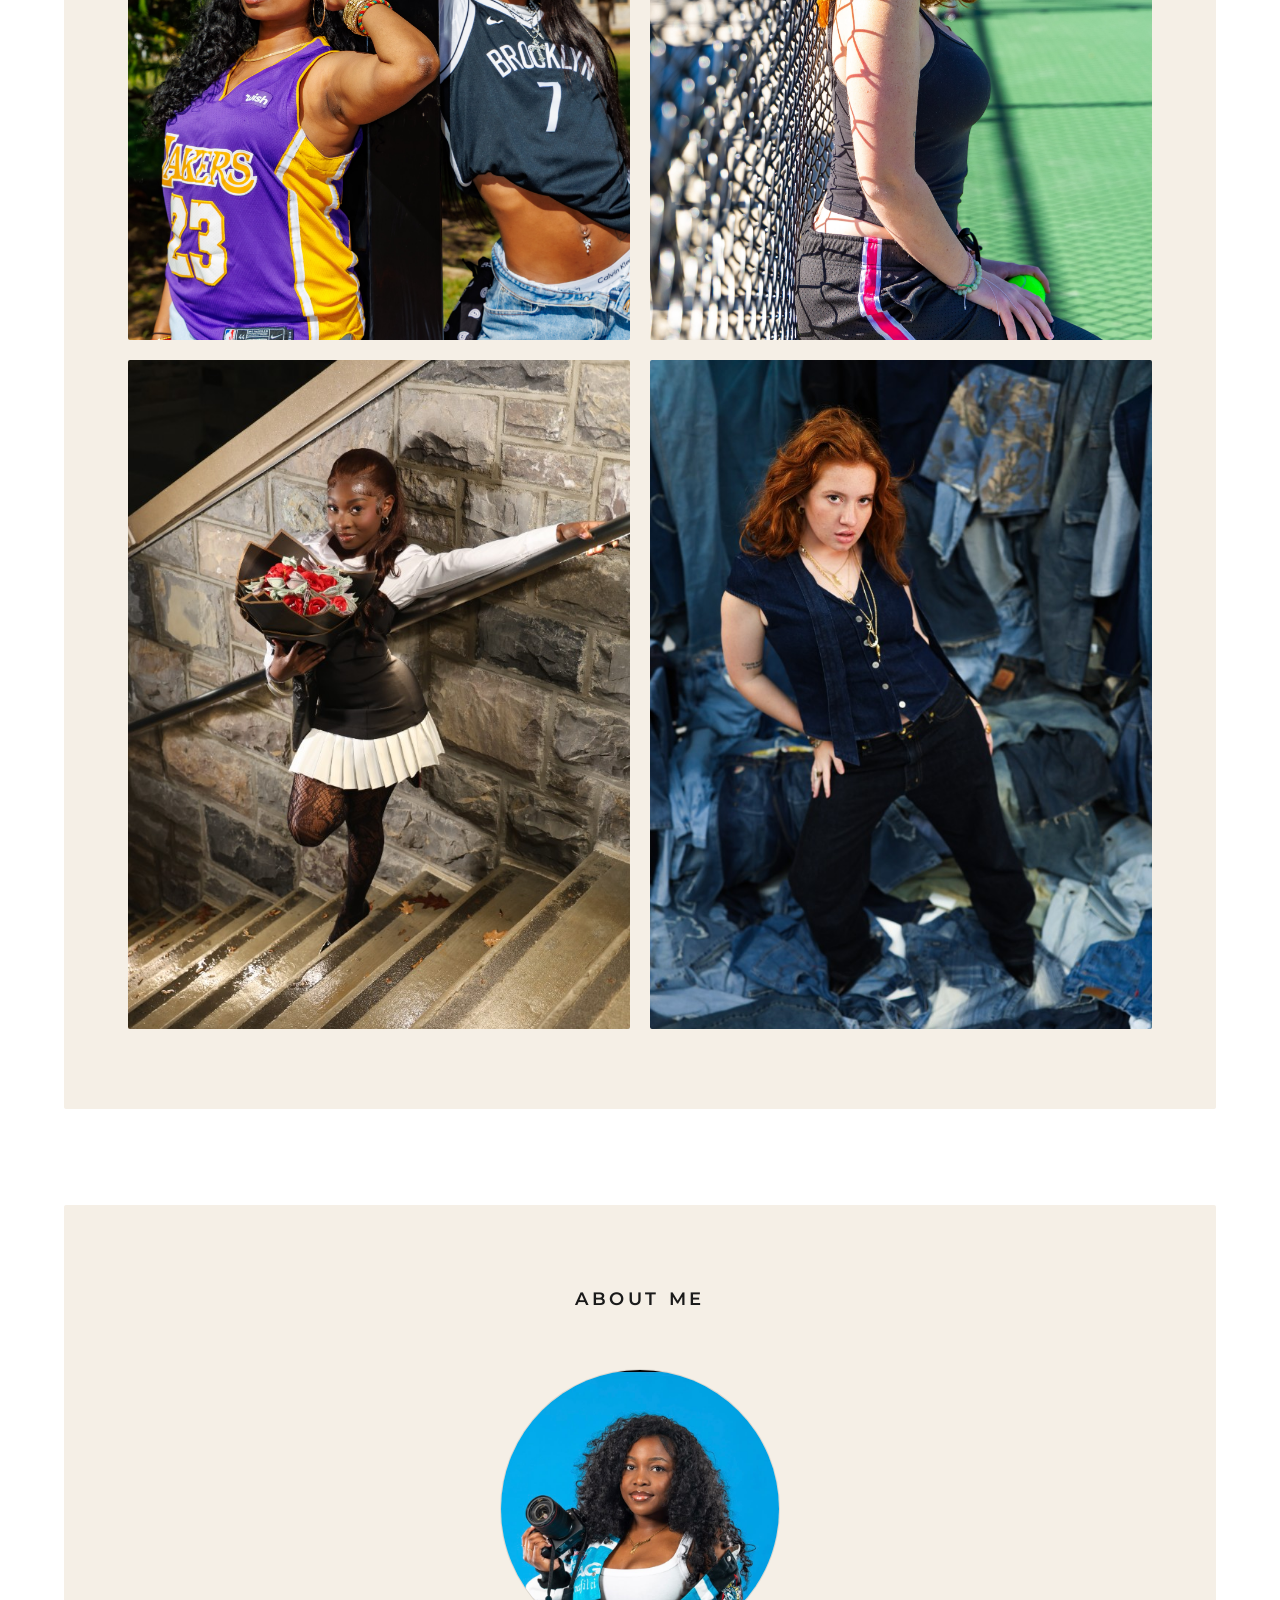
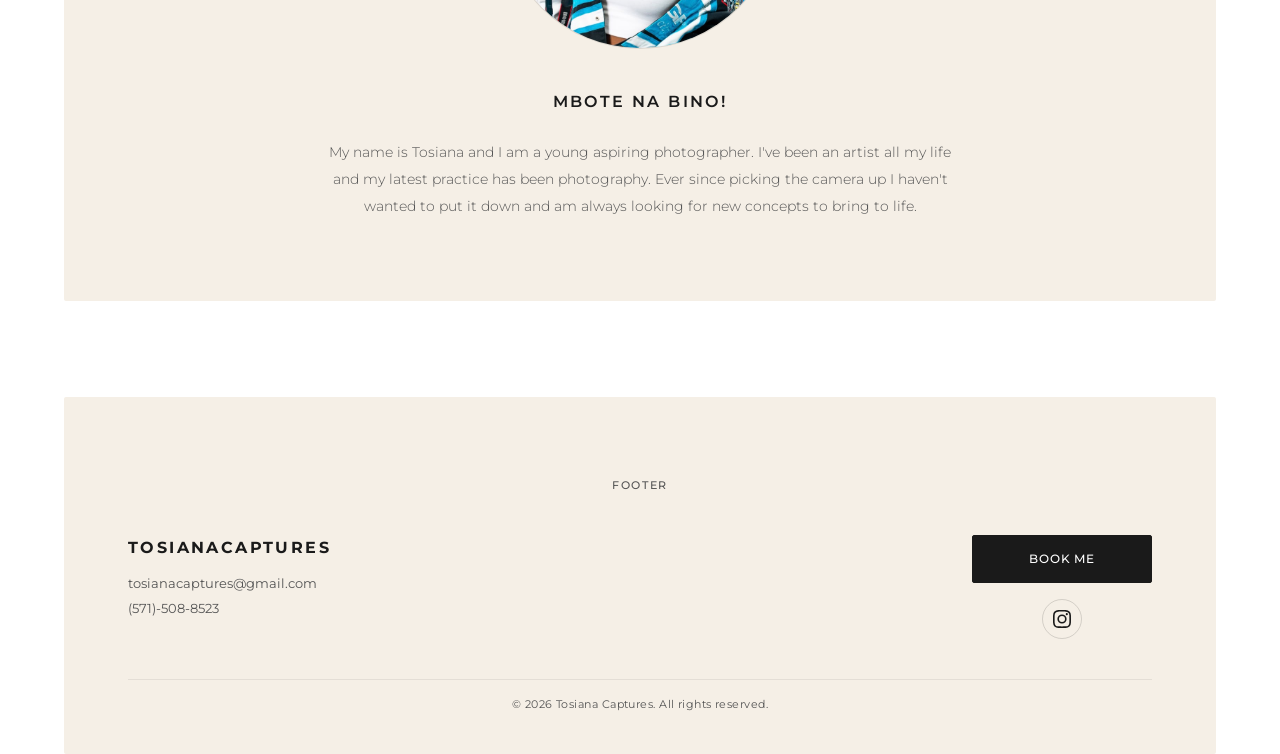
==== commit 38234b50: "Split portfolio into category pages and add navigation dropdown" ====
--- a/index.html
+++ b/index.html
@@ -7,7 +7,8 @@
   <link rel="preconnect" href="https://fonts.googleapis.com">
   <link rel="preconnect" href="https://fonts.gstatic.com" crossorigin>
   <link href="https://fonts.googleapis.com/css2?family=Montserrat:wght@300;400;500;600;700&display=swap" rel="stylesheet">
-  <link rel="stylesheet" href="styles.css?v=glance-two-columns-1">
+  <link rel="stylesheet" href="styles.css?v=portfolio-pages-1">
+  <script src="navigation.js" defer></script>
 </head>
 <body>
 
@@ -21,7 +22,14 @@
       </button>
       <div class="navbar__links">
         <a href="index.html" class="navbar__link">Home</a>
-        <a href="portfolio.html" class="navbar__link">Portfolio</a>
+        <div class="navbar__dropdown">
+          <button class="navbar__link navbar__portfolio-toggle" type="button" aria-expanded="false" aria-controls="portfolio-menu">Portfolio <span aria-hidden="true">▾</span></button>
+          <div class="navbar__submenu" id="portfolio-menu">
+            <a href="grad.html">Grad</a>
+            <a href="editorial.html">Editorial</a>
+            <a href="events.html">Events</a>
+          </div>
+        </div>
         <a href="#about" class="navbar__link">About</a>
         <a href="services.html" class="navbar__link">Services</a>
         <a href="#contact" class="navbar__link">Contact</a>
--- a/styles.css
+++ b/styles.css
@@ -93,6 +93,72 @@
   opacity: 0.7;
 }
 
+.navbar__dropdown {
+  position: relative;
+}
+
+.navbar__portfolio-toggle {
+  background: none;
+  border: 0;
+  cursor: pointer;
+  line-height: inherit;
+}
+
+.navbar__submenu {
+  display: none;
+  position: absolute;
+  top: 100%;
+  left: -1rem;
+  min-width: 180px;
+  padding: 0.5rem;
+  background: var(--bg-warm);
+  border: 1px solid rgba(26, 26, 26, 0.06);
+  box-shadow: 0 8px 16px rgba(26, 26, 26, 0.08);
+}
+
+.navbar__dropdown:has([aria-expanded="true"]) .navbar__submenu {
+  display: flex;
+  flex-direction: column;
+}
+
+.navbar__submenu a,
+.portfolio-categories a {
+  display: block;
+  padding: 0.75rem 1rem;
+  color: var(--text-primary);
+  text-decoration: none;
+  font-size: 0.8rem;
+  letter-spacing: 0.15em;
+  text-transform: uppercase;
+}
+
+.navbar__submenu a:hover,
+.navbar__submenu a:focus-visible,
+.navbar__submenu a[aria-current="page"],
+.portfolio-categories a:hover {
+  background: var(--bg-white);
+}
+
+.portfolio-categories {
+  display: flex;
+  flex-wrap: wrap;
+  justify-content: center;
+  gap: 1rem;
+}
+
+.portfolio-categories a {
+  border: 1px solid var(--text-secondary);
+}
+
+@media (max-width: 768px) {
+  .navbar__submenu {
+    position: static;
+    box-shadow: none;
+    border: 0;
+    padding-left: 1rem;
+  }
+}
+
 .navbar__toggle {
   display: none;
   background: none;
@@ -273,8 +339,8 @@
 .about__photo-frame {
   width: 280px;
   max-width: 100%;
-  height: 360px;
-  border-radius: 50% / 40%;
+  aspect-ratio: 1;
+  border-radius: 50%;
   background-color: rgba(26, 26, 26, 0.04);
   border: 1px solid rgba(26, 26, 26, 0.08);
   display: flex;
@@ -741,7 +807,6 @@
 
   .about__photo-frame {
     width: 220px;
-    height: 280px;
   }
 
   .services__grid {
